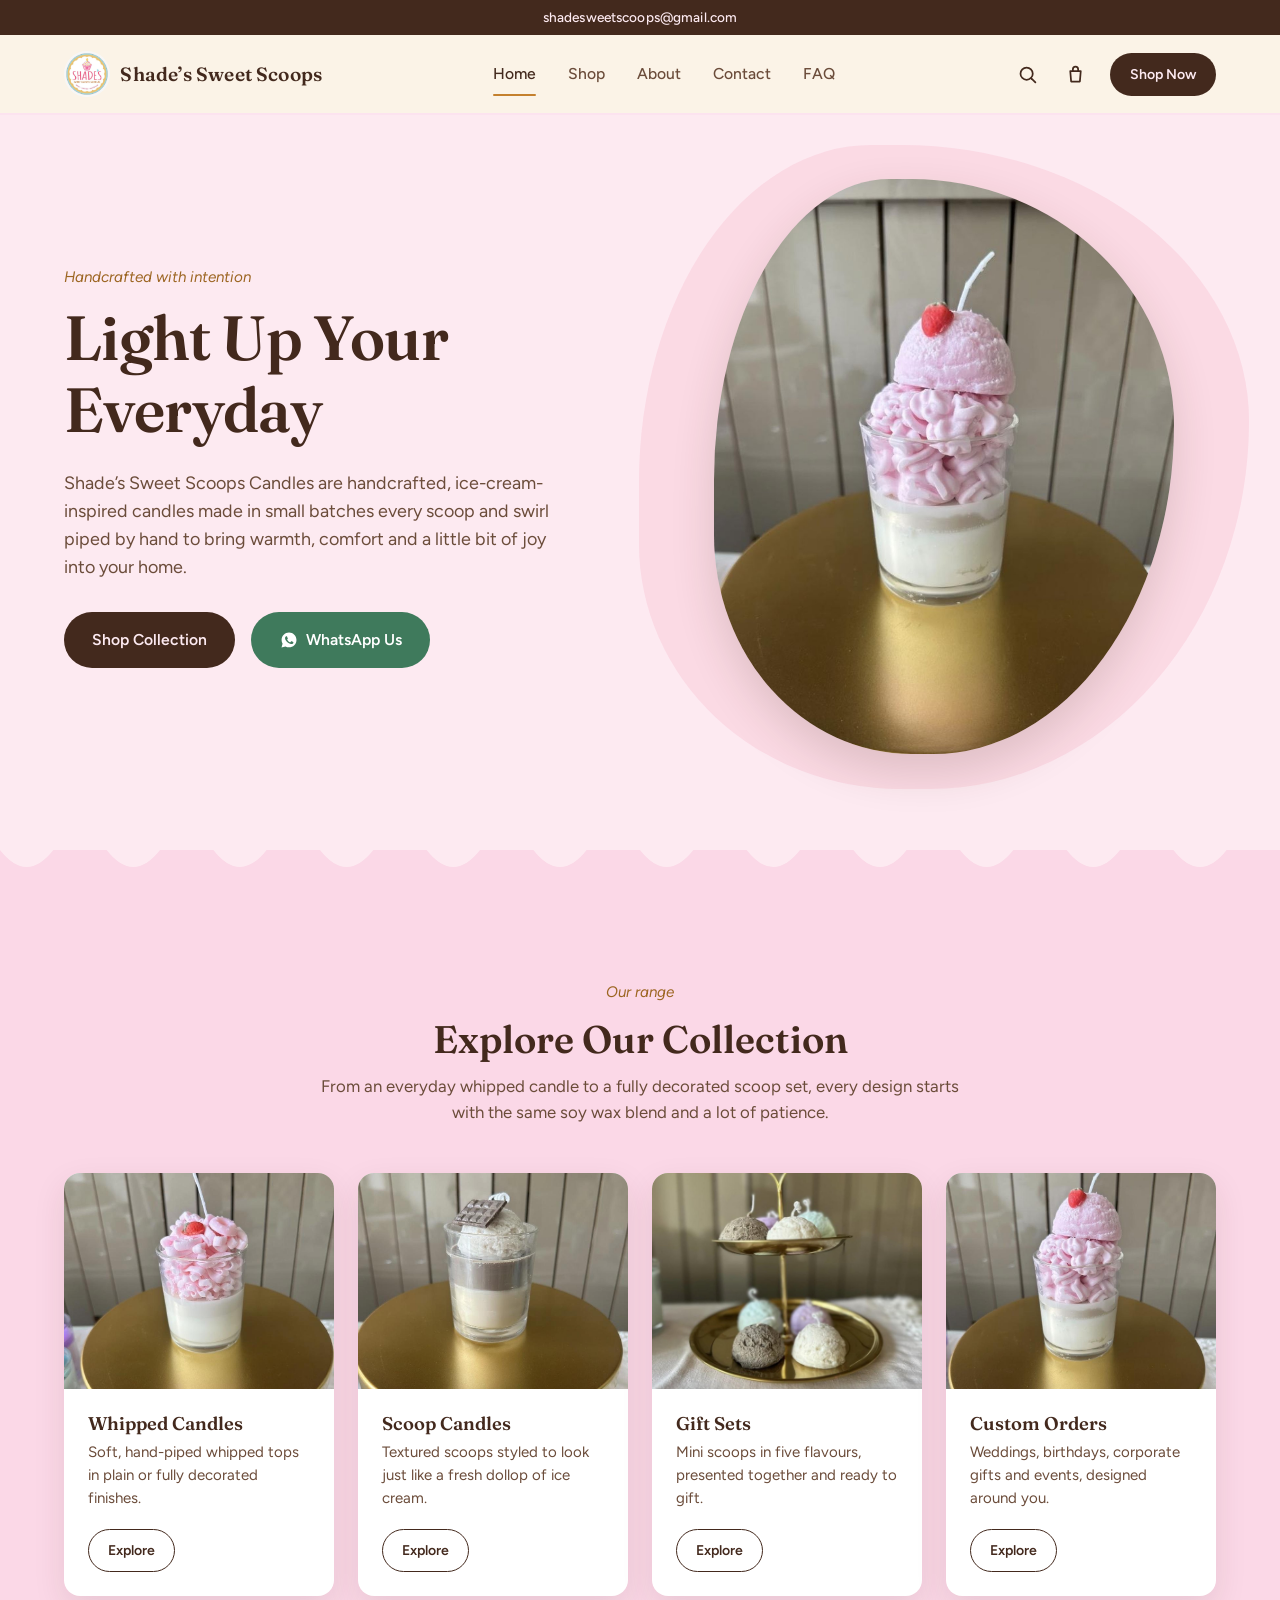
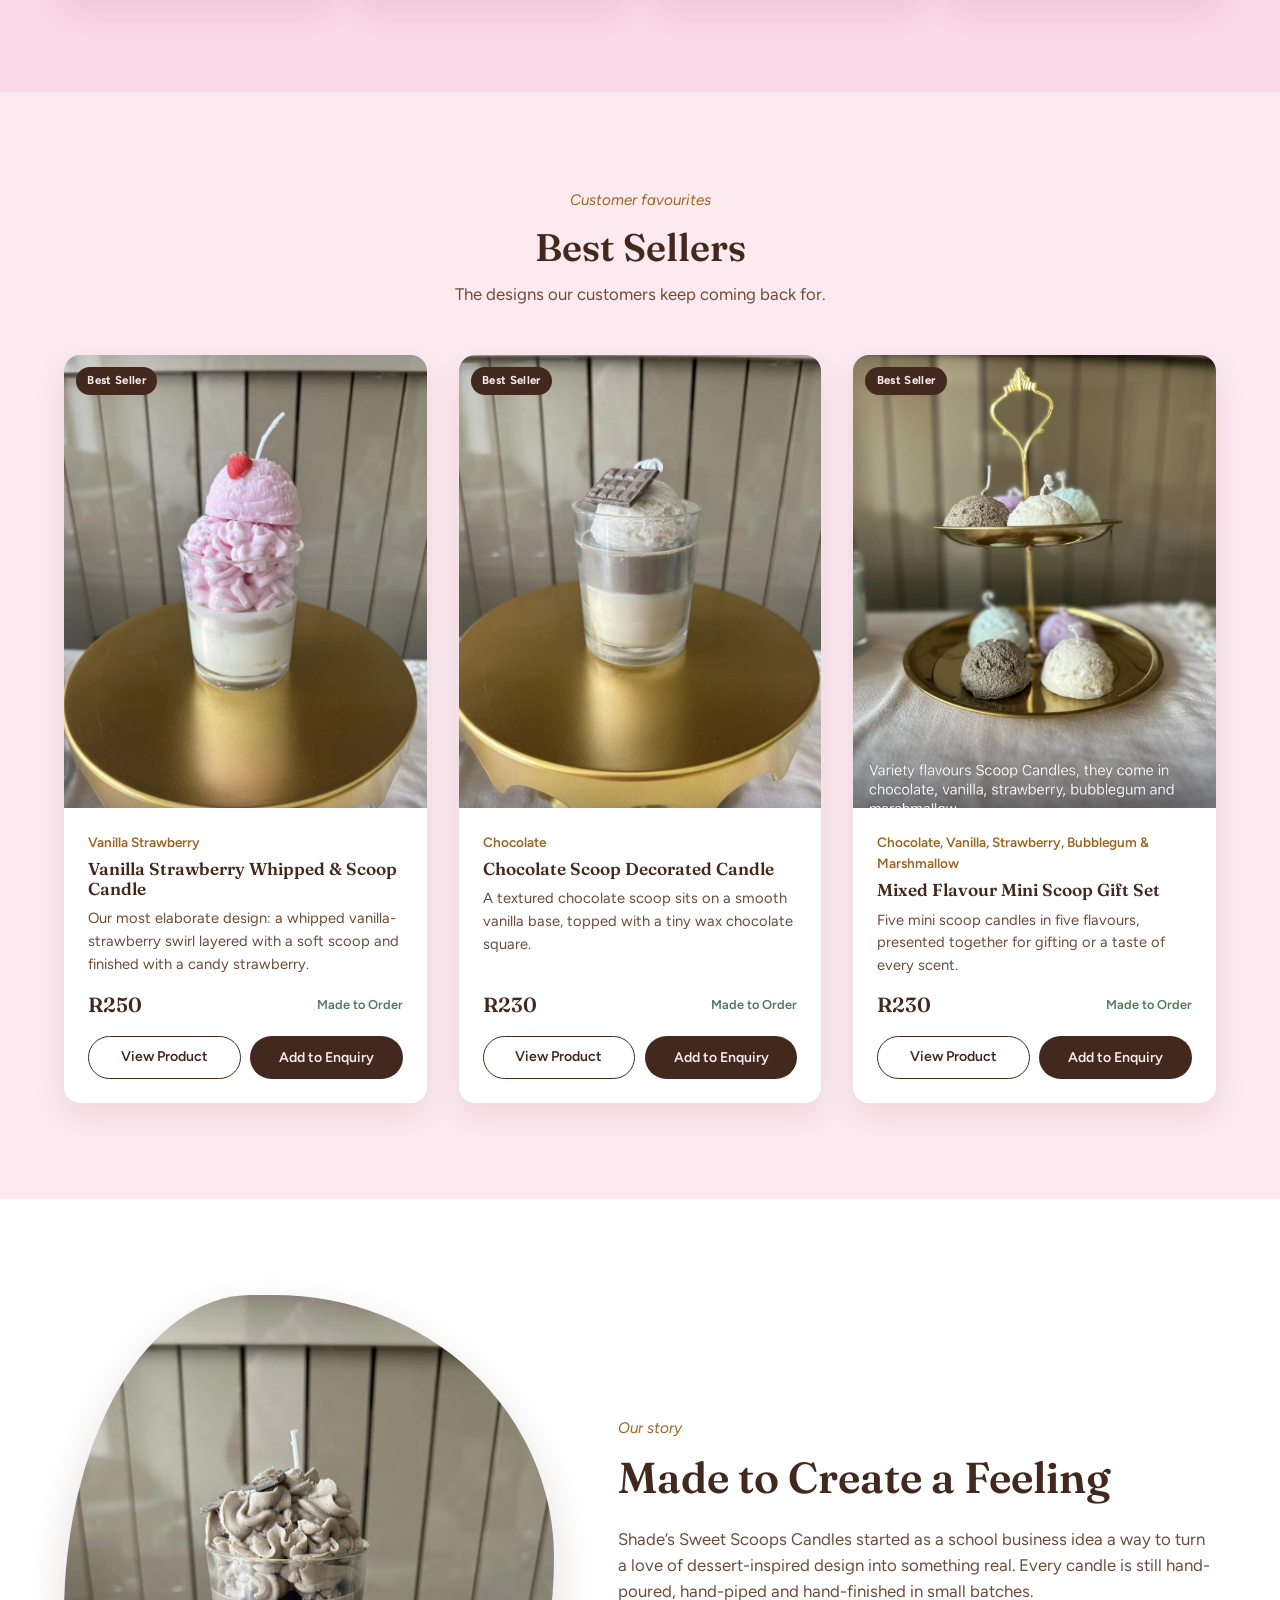
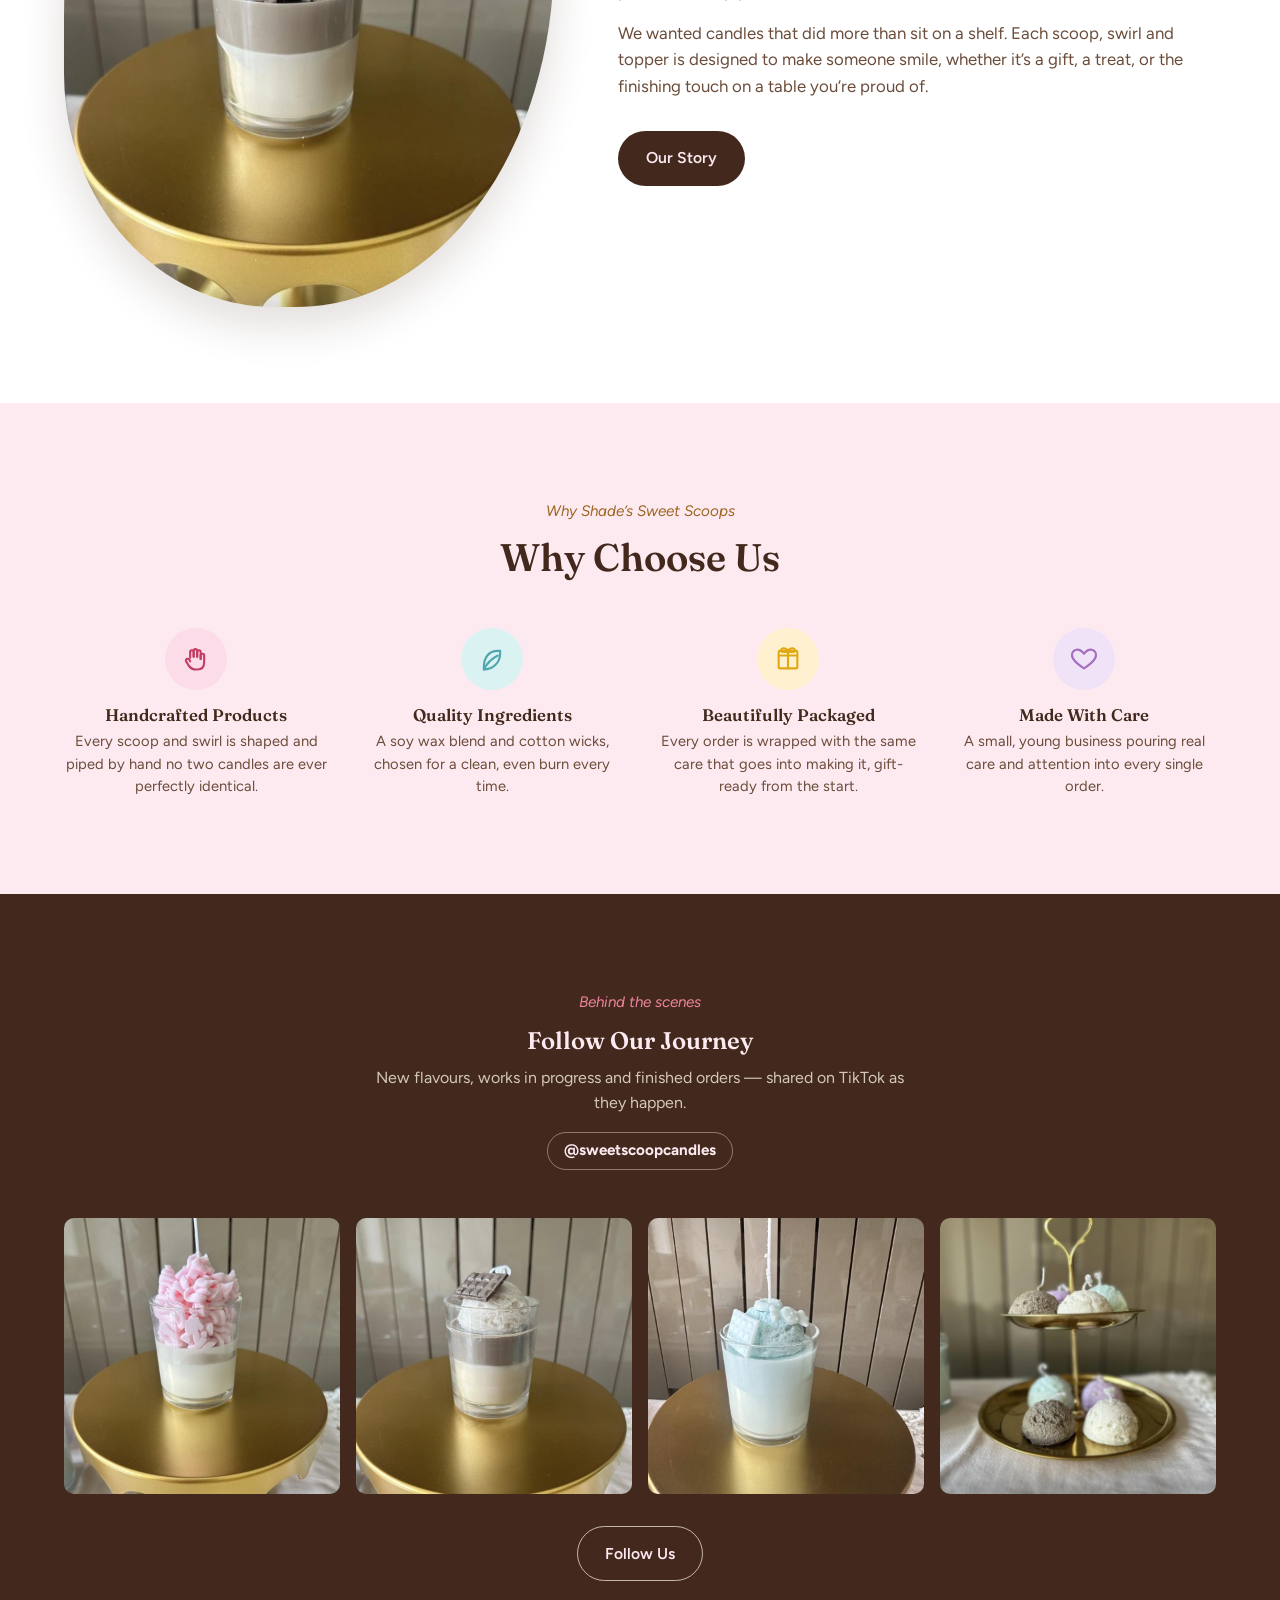
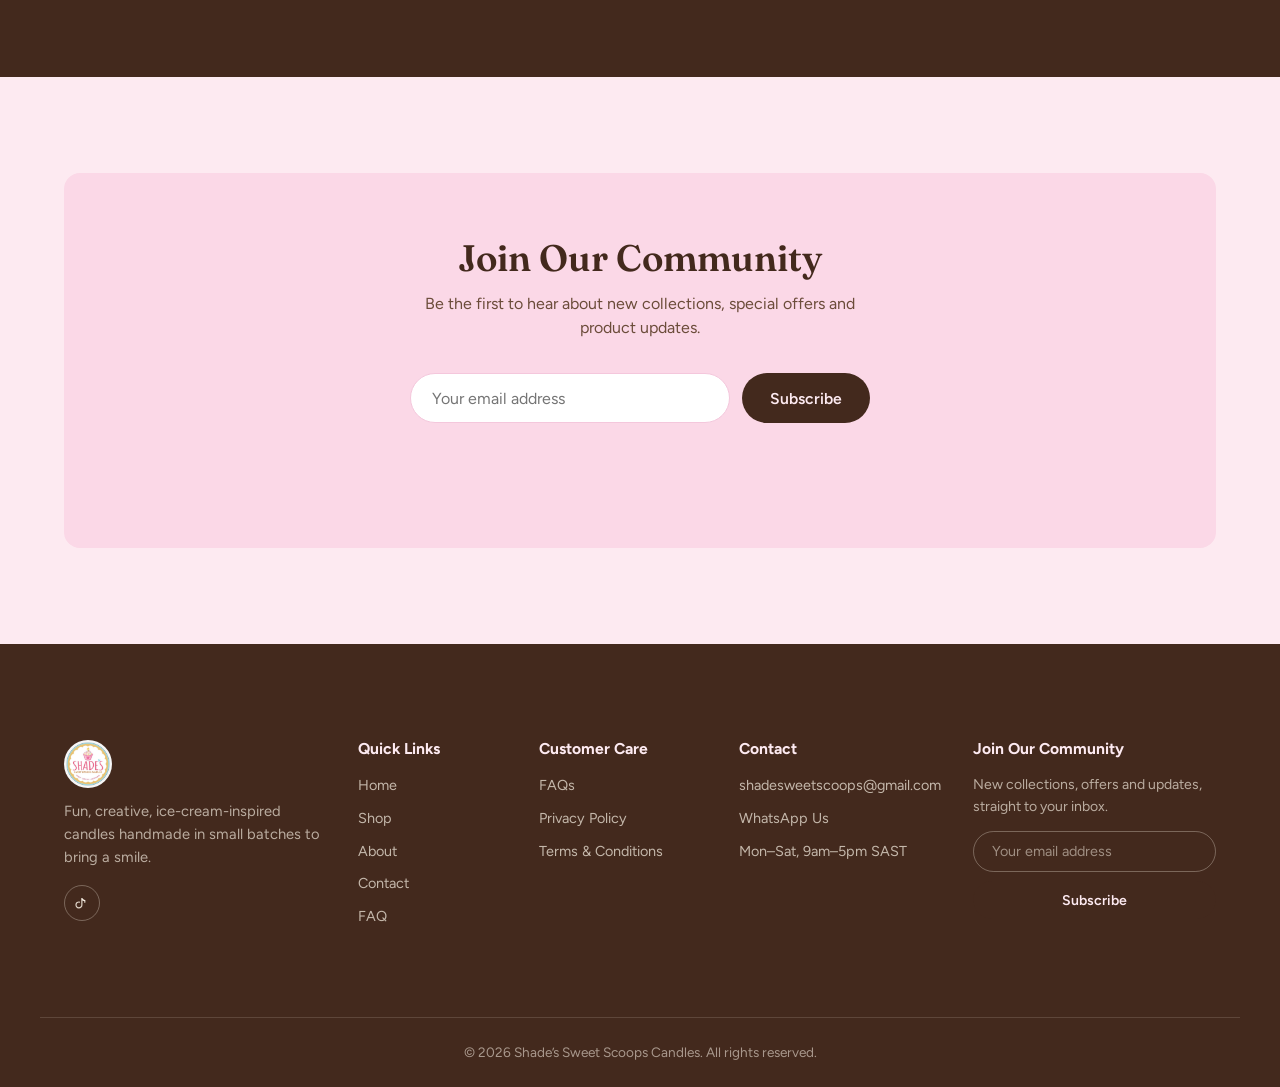
==== index.html @ bdb1676e "Add files via upload" ====
<!DOCTYPE html>
<html lang="en">
<head>
<meta charset="UTF-8">
<meta name="viewport" content="width=device-width, initial-scale=1.0">
<title>Shade's Sweet Scoops Candles — Handcrafted Ice-Cream Inspired Candles</title>
<meta name="description" content="Handcrafted, ice-cream-inspired scoop and whipped candles made in small batches. Browse the collection and order via WhatsApp or email — no online payment needed.">
<link rel="canonical" href="https://sweetscoopcandles.co.za/" id="canonicalLink">
<meta property="og:type" content="website">
<meta property="og:site_name" content="Shade's Sweet Scoops Candles">
<meta property="og:title" content="Shade's Sweet Scoops Candles — Handcrafted Ice-Cream Inspired Candles" id="ogTitle">
<meta property="og:description" content="Handcrafted, ice-cream-inspired scoop and whipped candles made in small batches. Browse the collection and order via WhatsApp or email — no online payment needed." id="ogDescription">
<meta property="og:image" content="https://sweetscoopcandles.co.za/images/lifestyle/hero-whipped-scoop.jpg" id="ogImage">
<meta property="og:url" content="https://sweetscoopcandles.co.za/" id="ogUrl">
<meta property="og:locale" content="en_ZA">
<meta name="twitter:card" content="summary_large_image">
<meta name="twitter:title" content="Shade's Sweet Scoops Candles — Handcrafted Ice-Cream Inspired Candles" id="twitterTitle">
<meta name="twitter:description" content="Handcrafted, ice-cream-inspired scoop and whipped candles made in small batches. Browse the collection and order via WhatsApp or email — no online payment needed." id="twitterDescription">
<meta name="twitter:image" content="https://sweetscoopcandles.co.za/images/lifestyle/hero-whipped-scoop.jpg" id="twitterImage">
<link rel="icon" href="images/logo.jpg">
<link rel="stylesheet" href="css/style.css">
<script type="application/ld+json">
{
  "@context": "https://schema.org",
  "@type": "LocalBusiness",
  "@id": "https://sweetscoopcandles.co.za/#business",
  "name": "Shade's Sweet Scoops Candles",
  "description": "Handcrafted, ice-cream-inspired scoop and whipped candles made in small batches in South Africa.",
  "url": "https://sweetscoopcandles.co.za/",
  "email": "shadesweetscoops@gmail.com",
  "image": "https://sweetscoopcandles.co.za/images/logo.jpg",
  "logo": "https://sweetscoopcandles.co.za/images/logo.jpg",
  "priceRange": "R50 - R250",
  "areaServed": "ZA",
  "sameAs": ["https://www.tiktok.com/@sweetscoopcandles"]
}
</script>
</head>
<body data-page="home">
<a href="#main" class="skip-link">Skip to content</a>

<header class="site-header">
  <div class="header-topbar">
    <div class="container header-topbar-inner">
      <a href="mailto:shadesweetscoops@gmail.com" data-email-link class="header-email">
        <svg viewBox="0 0 24 24" fill="none" stroke="currentColor" stroke-width="1.8" stroke-linecap="round" stroke-linejoin="round"><rect x="3" y="5" width="18" height="14" rx="2"/><path d="m3 7 9 6 9-6"/></svg>
        shadesweetscoops@gmail.com
      </a>
    </div>
  </div>
  <div class="container header-inner">
    <a href="index.html" class="brand">
      <img src="images/logo.jpg" alt="Shade's Sweet Scoops Candles logo" class="brand-logo" width="46" height="46">
      <span class="brand-name">Shade&rsquo;s Sweet Scoops</span>
    </a>
    <nav class="main-nav" aria-label="Primary">
      <a href="index.html" class="nav-link" data-nav="home">Home</a>
      <a href="shop.html" class="nav-link" data-nav="shop">Shop</a>
      <a href="about.html" class="nav-link" data-nav="about">About</a>
      <a href="contact.html" class="nav-link" data-nav="contact">Contact</a>
      <a href="faq.html" class="nav-link" data-nav="faq">FAQ</a>
    </nav>
    <div class="header-actions">
      <button class="icon-btn" id="searchToggle" aria-label="Search products" aria-expanded="false">
        <svg viewBox="0 0 24 24" fill="none" stroke="currentColor" stroke-width="2" stroke-linecap="round"><circle cx="11" cy="11" r="7"/><line x1="21" y1="21" x2="16.65" y2="16.65"/></svg>
      </button>
      <a href="enquiry.html" class="icon-btn" aria-label="Enquiry Bag">
        <svg viewBox="0 0 24 24" fill="none" stroke="currentColor" stroke-width="2" stroke-linecap="round" stroke-linejoin="round"><path d="M6 8h12l-1 12H7L6 8Z"/><path d="M9 8V6a3 3 0 0 1 6 0v2"/></svg>
        <span class="badge-count" data-bag-count style="display:none;">0</span>
      </a>
      <a href="shop.html" class="btn btn-primary btn-sm shop-now-btn">Shop Now</a>
      <button class="hamburger" id="hamburgerBtn" aria-label="Open menu" aria-expanded="false">
        <span></span><span></span><span></span>
      </button>
    </div>
  </div>
  <div class="search-panel" id="searchPanel">
    <div class="container search-panel-inner">
      <input type="search" id="headerSearchInput" placeholder="Search candles, flavours, gift sets…" aria-label="Search products">
      <button class="btn btn-primary btn-sm" id="headerSearchBtn">Search</button>
      <button class="icon-btn" id="searchClose" aria-label="Close search">
        <svg viewBox="0 0 24 24" fill="none" stroke="currentColor" stroke-width="2" stroke-linecap="round"><line x1="18" y1="6" x2="6" y2="18"/><line x1="6" y1="6" x2="18" y2="18"/></svg>
      </button>
    </div>
  </div>
  <nav class="mobile-nav" id="mobileNav" aria-label="Mobile">
    <a href="index.html" class="mobile-nav-link" data-nav="home">Home</a>
    <a href="shop.html" class="mobile-nav-link" data-nav="shop">Shop</a>
    <a href="about.html" class="mobile-nav-link" data-nav="about">About</a>
    <a href="contact.html" class="mobile-nav-link" data-nav="contact">Contact</a>
    <a href="faq.html" class="mobile-nav-link" data-nav="faq">FAQ</a>
    <a href="enquiry.html" class="mobile-nav-link" data-nav="enquiry">Enquiry Bag (<span data-bag-count>0</span>)</a>
    <a href="shop.html" class="btn btn-primary btn-block">Shop Now</a>
  </nav>
</header>

<main id="main">

  <section class="hero">
    <div class="container hero-inner">
      <div class="hero-copy">
        <span class="eyebrow">Handcrafted with intention</span>
        <h1>Light Up Your Everyday</h1>
        <p>Shade&rsquo;s Sweet Scoops Candles are handcrafted, ice-cream-inspired candles made in small batches every scoop and swirl piped by hand to bring warmth, comfort and a little bit of joy into your home.</p>
        <div class="hero-actions">
          <a href="shop.html" class="btn btn-primary">Shop Collection</a>
          <a href="#" class="btn btn-whatsapp" data-whatsapp-link data-whatsapp-message="Hi! I'd love to find out more about your candles.">
            <svg width="18" height="18" viewBox="0 0 24 24" fill="currentColor"><path d="M12.04 2C6.58 2 2.13 6.45 2.13 11.91c0 1.75.46 3.45 1.32 4.95L2 22l5.29-1.39a9.9 9.9 0 0 0 4.75 1.21h.01c5.46 0 9.91-4.45 9.91-9.91C21.96 6.45 17.5 2 12.04 2Zm5.8 14.02c-.24.68-1.4 1.31-1.93 1.36-.5.05-.98.23-3.29-.7-2.79-1.13-4.58-3.94-4.72-4.13-.14-.19-1.13-1.5-1.13-2.86 0-1.36.71-2.03.97-2.3.24-.26.53-.32.7-.32h.5c.16 0 .38-.03.58.44.24.57.8 1.96.87 2.1.07.15.11.32.02.51-.09.19-.14.31-.28.47-.14.16-.29.36-.42.48-.14.14-.28.29-.12.57.16.28.71 1.17 1.53 1.9 1.05.94 1.94 1.23 2.22 1.37.28.14.44.12.61-.07.16-.19.68-.79.87-1.06.19-.27.37-.22.62-.13.26.09 1.63.77 1.91.91.28.14.47.21.54.33.07.12.07.68-.17 1.36Z"/></svg>
            WhatsApp Us
          </a>
        </div>
      </div>
      <div class="hero-media">
        <img src="images/lifestyle/hero-whipped-scoop.jpg" alt="Vanilla strawberry whipped and scoop candle, styled on a gold stand" width="700" height="848">
      </div>
    </div>
  </section>

  <svg class="scallop-divider" viewBox="0 0 400 20" preserveAspectRatio="none" aria-hidden="true">
    <path d="M0 0 Q 8.33 20 16.67 0 T 33.33 0 T 50 0 T 66.67 0 T 83.33 0 T 100 0 T 116.67 0 T 133.33 0 T 150 0 T 166.67 0 T 183.33 0 T 200 0 T 216.67 0 T 233.33 0 T 250 0 T 266.67 0 T 283.33 0 T 300 0 T 316.67 0 T 333.33 0 T 350 0 T 366.67 0 T 383.33 0 T 400 0 V20 H0 Z" fill="var(--cream-deep)"/>
  </svg>

  <section class="section-alt" style="background:var(--cream-deep);">
    <div class="container">
      <div class="section-head centered">
        <span class="eyebrow">Our range</span>
        <h2>Explore Our Collection</h2>
        <p>From an everyday whipped candle to a fully decorated scoop set, every design starts with the same soy wax blend and a lot of patience.</p>
      </div>
      <div class="collection-grid">
        <article class="collection-card">
          <div class="collection-card-media"><img src="images/products/whipped-decorated-vanilla-strawberry.jpg" alt="Whipped candle with strawberry topping" loading="lazy" width="500" height="400"></div>
          <div class="collection-card-body">
            <h3>Whipped Candles</h3>
            <p>Soft, hand-piped whipped tops in plain or fully decorated finishes.</p>
            <a href="shop.html#category=whipped" class="btn btn-secondary btn-sm">Explore</a>
          </div>
        </article>
        <article class="collection-card">
          <div class="collection-card-media"><img src="images/products/scoop-decorated-chocolate.jpg" alt="Chocolate scoop candle in a glass tumbler" loading="lazy" width="500" height="400"></div>
          <div class="collection-card-body">
            <h3>Scoop Candles</h3>
            <p>Textured scoops styled to look just like a fresh dollop of ice cream.</p>
            <a href="shop.html#category=scoop" class="btn btn-secondary btn-sm">Explore</a>
          </div>
        </article>
        <article class="collection-card">
          <div class="collection-card-media"><img src="images/lifestyle/variety-stand.jpg" alt="Mixed flavour mini scoop candles on a tiered stand" loading="lazy" width="500" height="400"></div>
          <div class="collection-card-body">
            <h3>Gift Sets</h3>
            <p>Mini scoops in five flavours, presented together and ready to gift.</p>
            <a href="shop.html#category=giftset" class="btn btn-secondary btn-sm">Explore</a>
          </div>
        </article>
        <article class="collection-card">
          <div class="collection-card-media"><img src="images/products/whipped-scoop-vanilla-strawberry.jpg" alt="Custom decorated candle example" loading="lazy" width="500" height="400"></div>
          <div class="collection-card-body">
            <h3>Custom Orders</h3>
            <p>Weddings, birthdays, corporate gifts and events, designed around you.</p>
            <a href="contact.html#custom" class="btn btn-secondary btn-sm">Explore</a>
          </div>
        </article>
      </div>
    </div>
  </section>

  <section>
    <div class="container">
      <div class="section-head centered">
        <span class="eyebrow">Customer favourites</span>
        <h2>Best Sellers</h2>
        <p>The designs our customers keep coming back for.</p>
      </div>
      <div class="product-grid" id="bestSellersGrid">
        <!-- Rendered by js/main.js — renderBestSellers() -->
      </div>
    </div>
  </section>

  <section class="section-alt">
    <div class="container editorial">
      <div class="editorial-media">
        <img src="images/lifestyle/brand-story.jpg" alt="Chocolate whipped decorated candle on a gold stand" width="600" height="727">
      </div>
      <div class="editorial-copy">
        <span class="eyebrow">Our story</span>
        <h2>Made to Create a Feeling</h2>
        <p>Shade&rsquo;s Sweet Scoops Candles started as a school business idea a way to turn a love of dessert-inspired design into something real. Every candle is still hand-poured, hand-piped and hand-finished in small batches.</p>
        <p>We wanted candles that did more than sit on a shelf. Each scoop, swirl and topper is designed to make someone smile, whether it&rsquo;s a gift, a treat, or the finishing touch on a table you&rsquo;re proud of.</p>
        <a href="about.html" class="btn btn-primary">Our Story</a>
      </div>
    </div>
  </section>

  <section>
    <div class="container">
      <div class="section-head centered">
        <span class="eyebrow">Why Shade&rsquo;s Sweet Scoops</span>
        <h2>Why Choose Us</h2>
      </div>
      <div class="benefits-grid">
        <div class="benefit">
          <div class="benefit-icon"><svg viewBox="0 0 24 24" fill="none" stroke="currentColor" stroke-width="1.8" stroke-linecap="round" stroke-linejoin="round"><path d="M7 11V6a1.5 1.5 0 0 1 3 0v4"/><path d="M10 10V5a1.5 1.5 0 0 1 3 0v5"/><path d="M13 10V6a1.5 1.5 0 0 1 3 0v6"/><path d="M16 12V9a1.5 1.5 0 0 1 3 0v6c0 3.5-2 6-6 6h-1c-3 0-4.5-1-6-3l-2.5-4c-.5-.9 0-2 1-2.2.7-.1 1.3.2 1.7.8L7 14"/></svg></div>
          <h3>Handcrafted Products</h3>
          <p>Every scoop and swirl is shaped and piped by hand no two candles are ever perfectly identical.</p>
        </div>
        <div class="benefit">
          <div class="benefit-icon"><svg viewBox="0 0 24 24" fill="none" stroke="currentColor" stroke-width="1.8" stroke-linecap="round" stroke-linejoin="round"><path d="M5 21c8 0 14-6 14-14V5h-2C9 5 5 11 5 19v2Z"/><path d="M5 21c3-6 6-9 12-12"/></svg></div>
          <h3>Quality Ingredients</h3>
          <p>A soy wax blend and cotton wicks, chosen for a clean, even burn every time.</p>
        </div>
        <div class="benefit">
          <div class="benefit-icon"><svg viewBox="0 0 24 24" fill="none" stroke="currentColor" stroke-width="1.8" stroke-linecap="round" stroke-linejoin="round"><rect x="4" y="9" width="16" height="11" rx="1"/><path d="M4 9V6a1 1 0 0 1 1-1h14a1 1 0 0 1 1 1v3"/><path d="M12 5v15"/><path d="M12 5c-1.2-2-4-3-5.5-1.6C5.1 4.5 6 6 8 6h4Z"/><path d="M12 5c1.2-2 4-3 5.5-1.6C18.9 4.5 18 6 16 6h-4Z"/></svg></div>
          <h3>Beautifully Packaged</h3>
          <p>Every order is wrapped with the same care that goes into making it, gift-ready from the start.</p>
        </div>
        <div class="benefit">
          <div class="benefit-icon"><svg viewBox="0 0 24 24" fill="none" stroke="currentColor" stroke-width="1.8" stroke-linecap="round" stroke-linejoin="round"><path d="M12 20s-7-4.35-9.5-8.5C.7 8.2 2 4.8 5.3 4.1 7.6 3.6 10 5 12 7.5 14 5 16.4 3.6 18.7 4.1 22 4.8 23.3 8.2 21.5 11.5 19 15.65 12 20 12 20Z"/></svg></div>
          <h3>Made With Care</h3>
          <p>A small, young business pouring real care and attention into every single order.</p>
        </div>
      </div>
    </div>
  </section>

  <section class="social-section">
    <div class="container">
      <div class="social-head">
        <span class="eyebrow">Behind the scenes</span>
        <h2>Follow Our Journey</h2>
        <p>New flavours, works in progress and finished orders — shared on TikTok as they happen.</p>
        <span class="social-handle" data-tiktok-handle>@sweetscoopcandles</span>
      </div>
      <div class="social-gallery">
        <img src="images/products/whipped-vanilla-strawberry.jpg" alt="Vanilla strawberry whipped candle" loading="lazy" width="400" height="400">
        <img src="images/products/scoop-decorated-chocolate.jpg" alt="Chocolate scoop decorated candle" loading="lazy" width="400" height="400">
        <img src="images/products/scoop-decorated-bubblegum.jpg" alt="Bubblegum scoop decorated candle" loading="lazy" width="400" height="400">
        <img src="images/lifestyle/variety-stand.jpg" alt="Variety of mini scoop candles on a stand" loading="lazy" width="400" height="400">
      </div>
      <a href="#" class="btn btn-outline-light" data-tiktok-link>Follow Us</a>
    </div>
  </section>

  <section>
    <div class="container">
      <div class="newsletter">
        <h2>Join Our Community</h2>
        <p>Be the first to hear about new collections, special offers and product updates.</p>
        <form class="newsletter-form" id="homeNewsletterForm" novalidate>
          <input type="email" placeholder="Your email address" aria-label="Email address" required>
          <button type="submit" class="btn btn-primary">Subscribe</button>
        </form>
        <p class="form-msg" id="homeNewsletterMsg"></p>
      </div>
    </div>
  </section>

</main>

<footer class="site-footer">
  <div class="container footer-grid">
    <div class="footer-brand">
      <img src="images/logo.jpg" alt="Shade's Sweet Scoops Candles logo" class="footer-logo" width="48" height="48">
      <p>Fun, creative, ice-cream-inspired candles handmade in small batches to bring a smile.</p>
      <div class="social-links">
        <a href="#" aria-label="TikTok" data-tiktok-link>
          <svg viewBox="0 0 24 24" fill="none" stroke="currentColor" stroke-width="1.8" stroke-linecap="round" stroke-linejoin="round"><path d="M16 8.3c-1.9-.1-3.4-1.1-4.2-2.7v9.3a4.4 4.4 0 1 1-3.7-4.35"/><path d="M12 5.6c.7 1.6 2.3 2.7 4.2 2.7v2.4"/></svg>
        </a>
      </div>
    </div>
    <div class="footer-col">
      <h3>Quick Links</h3>
      <a href="index.html">Home</a>
      <a href="shop.html">Shop</a>
      <a href="about.html">About</a>
      <a href="contact.html">Contact</a>
      <a href="faq.html">FAQ</a>
    </div>
    <div class="footer-col">
      <h3>Customer Care</h3>
      <a href="faq.html">FAQs</a>
      <a href="privacy.html">Privacy Policy</a>
      <a href="terms.html">Terms &amp; Conditions</a>
    </div>
    <div class="footer-col">
      <h3>Contact</h3>
      <a href="mailto:shadesweetscoops@gmail.com" data-email-link>shadesweetscoops@gmail.com</a>
      <a href="#" data-whatsapp-link data-whatsapp-message="Hi! I'd like to get in touch.">WhatsApp Us</a>
      <span>Mon&ndash;Sat, 9am&ndash;5pm SAST</span>
    </div>
    <div class="footer-col footer-newsletter">
      <h3>Join Our Community</h3>
      <p style="font-size:0.88rem;color:rgba(251,243,231,0.65);margin-bottom:0.8rem;">New collections, offers and updates, straight to your inbox.</p>
      <form class="footer-newsletter-form" id="footerNewsletterForm" novalidate>
        <input type="email" placeholder="Your email address" aria-label="Email address" required>
        <button type="submit" class="btn btn-primary btn-sm">Subscribe</button>
      </form>
      <p class="form-msg" id="footerNewsletterMsg"></p>
    </div>
  </div>
  <div class="footer-bottom container">
    <p>&copy; <span id="footerYear">2026</span> Shade&rsquo;s Sweet Scoops Candles. All rights reserved.</p>
  </div>
</footer>

<script src="js/products.js"></script>
<script src="js/main.js"></script>
<script>
  wireNewsletterForm(document.getElementById("homeNewsletterForm"), document.getElementById("homeNewsletterMsg"));
</script>
</body>
</html>
---- css/style.css ----
/* =================================================================
   Shade's Sweet Scoops Candles — Stylesheet
   Type: Fraunces (display/headings) + Figtree (body/UI)
   ================================================================= */

@import url('https://fonts.googleapis.com/css2?family=Fraunces:opsz,wght@9..144,400;9..144,500;9..144,600;9..144,700&family=Figtree:wght@400;500;600;700&display=swap');

:root{
  /* ---- Color tokens ---- */
  --cream:        #FDEAF1;
  --cream-deep:   #FBD8E7;
  --paper:        #FFFFFF;
  --choc:         #43291D;
  --choc-soft:    #6B4C3A;
  --caramel:      #C4802E;
  --caramel-dark: #9C6521;
  --strawberry:   #EF84A0;
  --strawberry-dark: #C23D63;
  --bubblegum:    #7FCBD3;
  --bubblegum-dark: #4FA6AF;
  --sunshine:     #FFCE54;
  --sunshine-dark: #E0A912;
  --grape:        #C9A0DC;
  --grape-dark:   #A46FC0;
  --line:         #F4C7DC;
  --line-soft:    #FCE3EF;
  --error:        #B3423A;
  --success:      #4C7A5A;

  /* ---- Type ---- */
  --font-display: 'Fraunces', Georgia, serif;
  --font-body: 'Figtree', -apple-system, BlinkMacSystemFont, 'Segoe UI', sans-serif;

  /* ---- Spacing scale (8px base) ---- */
  --sp-1: 0.5rem;
  --sp-2: 0.75rem;
  --sp-3: 1rem;
  --sp-4: 1.5rem;
  --sp-5: 2rem;
  --sp-6: 3rem;
  --sp-7: 4rem;
  --sp-8: 6rem;
  --sp-9: 8rem;

  --radius-scoop: 40% 60% 55% 45% / 55% 45% 60% 40%;
  --radius-sm: 10px;
  --radius-md: 16px;
  --shadow-soft: 0 12px 32px rgba(67, 41, 29, 0.10);
  --shadow-lift: 0 18px 44px rgba(67, 41, 29, 0.16);
  --container-w: 1200px;
}

/* ---- Reset ---- */
*, *::before, *::after{ box-sizing: border-box; }
html{ scroll-behavior: smooth; }
body{
  margin: 0;
  font-family: var(--font-body);
  color: var(--choc);
  background: var(--cream);
  -webkit-font-smoothing: antialiased;
  line-height: 1.55;
}
img{ max-width: 100%; display: block; }
a{ color: inherit; text-decoration: none; }
button{ font-family: inherit; cursor: pointer; }
input, select, textarea{ font-family: inherit; font-size: 1rem; }
ul{ list-style: none; margin: 0; padding: 0; }
h1,h2,h3,h4{ font-family: var(--font-display); font-weight: 600; line-height: 1.15; margin: 0; color: var(--choc); }
p{ margin: 0; }
:focus-visible{ outline: 2px solid var(--caramel-dark); outline-offset: 3px; }
@media (prefers-reduced-motion: reduce){
  html{ scroll-behavior: auto; }
  *{ animation-duration: 0.01ms !important; transition-duration: 0.01ms !important; }
}

.container{ max-width: var(--container-w); margin: 0 auto; padding: 0 var(--sp-4); }
@media (max-width: 640px){ .container{ padding: 0 var(--sp-3); } }

section{ padding: var(--sp-8) 0; }
@media (max-width: 780px){ section{ padding: var(--sp-6) 0; } }

.section-alt{ background: var(--paper); }

.eyebrow{
  display: inline-block;
  font-family: var(--font-body);
  font-size: 0.95rem;
  color: var(--caramel-dark);
  font-style: italic;
  margin-bottom: var(--sp-2);
}
.section-head{
  max-width: 640px;
  margin: 0 0 var(--sp-6);
}
.section-head h2{ font-size: clamp(1.8rem, 3vw, 2.5rem); }
.section-head p{ margin-top: var(--sp-2); color: var(--choc-soft); font-size: 1.05rem; }
.section-head.centered{ margin-left: auto; margin-right: auto; text-align: center; }

/* ---- Buttons ---- */
.btn{
  display: inline-flex;
  align-items: center;
  justify-content: center;
  gap: 0.5rem;
  padding: 0.9rem 1.7rem;
  border-radius: 999px;
  font-size: 0.98rem;
  font-weight: 600;
  border: 1.5px solid transparent;
  transition: transform 0.15s ease, background 0.15s ease, border-color 0.15s ease, color 0.15s ease;
  white-space: nowrap;
}
.btn:hover{ transform: translateY(-2px); }
.btn:active{ transform: translateY(0); }
.btn-primary{ background: var(--choc); color: var(--cream); }
.btn-primary:hover{ background: var(--caramel-dark); }
.btn-secondary{ background: transparent; color: var(--choc); border-color: var(--choc); }
.btn-secondary:hover{ background: var(--choc); color: var(--cream); }
.btn-whatsapp{ background: #3F7A5C; color: #fff; }
.btn-whatsapp:hover{ background: #33654B; }
.btn-outline-light{ background: transparent; color: var(--cream); border-color: rgba(251,243,231,0.7); }
.btn-outline-light:hover{ background: var(--cream); color: var(--choc); }
.btn-block{ width: 100%; }
.btn-sm{ padding: 0.6rem 1.2rem; font-size: 0.88rem; }
.btn:disabled{ opacity: 0.5; cursor: not-allowed; transform: none; }

/* ---- Icon buttons ---- */
.icon-btn{
  display: inline-flex;
  align-items: center;
  justify-content: center;
  width: 42px;
  height: 42px;
  border-radius: 50%;
  background: transparent;
  border: none;
  color: var(--choc);
  position: relative;
  transition: background 0.15s ease;
}
.icon-btn:hover{ background: var(--cream-deep); }
.icon-btn svg{ width: 21px; height: 21px; }

.badge-count{
  position: absolute;
  top: 2px;
  right: 2px;
  min-width: 18px;
  height: 18px;
  padding: 0 4px;
  border-radius: 999px;
  background: var(--caramel);
  color: #fff;
  font-size: 0.65rem;
  font-weight: 700;
  display: flex;
  align-items: center;
  justify-content: center;
  font-family: var(--font-body);
}

/* =================================================================
   HEADER
   ================================================================= */
.site-header{
  position: sticky;
  top: 0;
  z-index: 100;
  background: rgba(251,243,231,0.92);
  backdrop-filter: blur(10px);
  border-bottom: 1px solid var(--line-soft);
}
.header-topbar{
  background: var(--choc);
  color: var(--cream);
}
.header-topbar-inner{
  display: flex;
  align-items: center;
  justify-content: center;
  padding: 0.45rem var(--sp-4);
}
.header-email{
  display: inline-flex;
  align-items: center;
  gap: 0.4rem;
  color: var(--cream);
  font-size: 0.85rem;
  font-weight: 500;
  letter-spacing: 0.01em;
}
.header-email:hover{ color: var(--strawberry); }
.header-email svg{ width: 15px; height: 15px; flex-shrink: 0; }
@media (max-width: 480px){
  .header-topbar-inner{ padding: 0.35rem var(--sp-3); }
  .header-email{ font-size: 0.76rem; gap: 0.3rem; }
  .header-email svg{ width: 13px; height: 13px; }
}
.header-inner{
  display: flex;
  align-items: center;
  justify-content: space-between;
  gap: var(--sp-4);
  height: 78px;
}
.brand{ display: flex; align-items: center; gap: 0.65rem; min-width: 0; flex-shrink: 1; }
.brand-logo{ width: 46px; height: 46px; border-radius: 50%; object-fit: cover; flex-shrink: 0; }
.brand-name{
  font-family: var(--font-display);
  font-size: 1.2rem;
  font-weight: 600;
  letter-spacing: 0.01em;
  white-space: nowrap;
  overflow: hidden;
  text-overflow: ellipsis;
  min-width: 0;
}
.main-nav{ display: flex; align-items: center; gap: var(--sp-5); }
.nav-link{
  font-size: 0.98rem;
  font-weight: 500;
  color: var(--choc-soft);
  position: relative;
  padding: 6px 0;
}
.nav-link:hover{ color: var(--choc); }
.nav-link.active{ color: var(--choc); }
.nav-link.active::after{
  content: "";
  position: absolute;
  left: 0; right: 0; bottom: -3px;
  height: 2px;
  background: var(--caramel);
  border-radius: 2px;
}
.header-actions{ display: flex; align-items: center; gap: 0.4rem; flex-shrink: 0; }
.shop-now-btn{ margin-left: 0.4rem; }
.hamburger{
  display: none;
  flex-direction: column;
  justify-content: center;
  gap: 5px;
  width: 42px;
  height: 42px;
  background: transparent;
  border: none;
  border-radius: 50%;
}
.hamburger:hover{ background: var(--cream-deep); }
.hamburger span{
  display: block;
  width: 20px;
  height: 2px;
  background: var(--choc);
  margin: 0 auto;
  transition: transform 0.2s ease, opacity 0.2s ease;
}
.hamburger.is-open span:nth-child(1){ transform: translateY(7px) rotate(45deg); }
.hamburger.is-open span:nth-child(2){ opacity: 0; }
.hamburger.is-open span:nth-child(3){ transform: translateY(-7px) rotate(-45deg); }

.search-panel{
  max-height: 0;
  overflow: hidden;
  background: var(--paper);
  border-bottom: 1px solid var(--line-soft);
  transition: max-height 0.25s ease;
}
.search-panel.is-open{ max-height: 100px; }
.search-panel-inner{
  display: flex;
  align-items: center;
  gap: var(--sp-2);
  padding: var(--sp-3) var(--sp-4);
}
.search-panel-inner input{
  flex: 1;
  border: 1.5px solid var(--line);
  border-radius: 999px;
  padding: 0.7rem 1.2rem;
  background: var(--cream);
}
.search-panel-inner input:focus{ border-color: var(--caramel); }

.mobile-nav{
  display: none;
  flex-direction: column;
  background: var(--paper);
  border-bottom: 1px solid var(--line-soft);
  padding: var(--sp-2) var(--sp-4) var(--sp-4);
}
.mobile-nav.is-open{ display: flex; }
.mobile-nav-link{
  padding: 0.85rem 0.2rem;
  border-bottom: 1px solid var(--line-soft);
  font-weight: 500;
  font-size: 1.02rem;
  color: var(--choc-soft);
}
.mobile-nav-link.active{ color: var(--caramel-dark); }
.mobile-nav .btn{ margin-top: var(--sp-3); }

@media (max-width: 900px){
  .main-nav{ display: none; }
  .shop-now-btn{ display: none; }
  .hamburger{ display: flex; }
}

@media (max-width: 480px){
  .header-inner{ height: 66px; }
  .brand-logo{ width: 36px; height: 36px; }
  .brand-name{ font-size: 1rem; }
  .header-actions{ gap: 0.1rem; }
  .icon-btn{ width: 38px; height: 38px; }
  .icon-btn svg{ width: 19px; height: 19px; }
  .hamburger{ width: 38px; height: 38px; }
}

/* =================================================================
   HERO
   ================================================================= */
.hero{
  padding: var(--sp-7) 0 var(--sp-8);
  overflow: hidden;
}
.hero-inner{
  display: grid;
  grid-template-columns: 1fr 1fr;
  align-items: center;
  gap: var(--sp-7);
}
.hero-copy .eyebrow{ display: block; }
.hero-copy h1{
  font-size: clamp(2.6rem, 5vw, 3.9rem);
  letter-spacing: -0.01em;
  margin-bottom: var(--sp-4);
}
.hero-copy p{
  font-size: 1.12rem;
  color: var(--choc-soft);
  max-width: 46ch;
  margin-bottom: var(--sp-5);
}
.hero-actions{ display: flex; gap: var(--sp-3); flex-wrap: wrap; }
.hero-media{
  position: relative;
  display: flex;
  align-items: center;
  justify-content: center;
}
.hero-media::before{
  content: "";
  position: absolute;
  inset: -6% -6%;
  background: var(--strawberry);
  opacity: 0.16;
  border-radius: var(--radius-scoop);
  z-index: 0;
}
.hero-media img{
  position: relative;
  z-index: 1;
  border-radius: var(--radius-scoop);
  width: 100%;
  height: auto;
  max-width: 460px;
  aspect-ratio: 4/5;
  object-fit: cover;
  box-shadow: var(--shadow-lift);
}
@media (max-width: 900px){
  .hero-inner{ grid-template-columns: 1fr; gap: var(--sp-6); }
  .hero-media{ order: -1; }
  .hero-media img{ max-width: 320px; margin: 0 auto; }
}

/* Scalloped divider — signature motif echoing the logo badge edge */
.scallop-divider{
  width: 100%;
  height: 34px;
  display: block;
}
.scallop-divider svg{ width: 100%; height: 100%; display: block; }

/* =================================================================
   COLLECTION / CATEGORY CARDS
   ================================================================= */
.collection-grid{
  display: grid;
  grid-template-columns: repeat(4, 1fr);
  gap: var(--sp-4);
}
.collection-card{
  background: var(--paper);
  border-radius: var(--radius-md);
  overflow: hidden;
  box-shadow: var(--shadow-soft);
  display: flex;
  flex-direction: column;
  transition: transform 0.2s ease, box-shadow 0.2s ease;
}
.collection-card:hover{ transform: translateY(-4px); box-shadow: var(--shadow-lift); }
.collection-card-media{
  aspect-ratio: 5/4;
  overflow: hidden;
  background: var(--cream-deep);
}
.collection-card-media img{ width: 100%; height: 100%; object-fit: cover; }
.collection-card-body{ padding: var(--sp-4); display: flex; flex-direction: column; gap: 0.4rem; flex: 1; }
.collection-card-body h3{ font-size: 1.15rem; }
.collection-card-body p{ color: var(--choc-soft); font-size: 0.94rem; flex: 1; }
.collection-card-body .btn{ align-self: flex-start; margin-top: var(--sp-2); }

@media (max-width: 980px){ .collection-grid{ grid-template-columns: repeat(2, 1fr); } }
@media (max-width: 560px){ .collection-grid{ grid-template-columns: 1fr; } }

/* =================================================================
   PRODUCT CARDS / GRID
   ================================================================= */
.product-grid{
  display: grid;
  grid-template-columns: repeat(3, 1fr);
  gap: var(--sp-5);
}
.product-card{
  background: var(--paper);
  border-radius: var(--radius-md);
  overflow: hidden;
  box-shadow: var(--shadow-soft);
  display: flex;
  flex-direction: column;
  transition: transform 0.2s ease, box-shadow 0.2s ease;
}
.product-card:hover{ transform: translateY(-4px); box-shadow: var(--shadow-lift); }
.product-card-media{
  position: relative;
  aspect-ratio: 4/5;
  overflow: hidden;
  background: var(--cream-deep);
}
.product-card-media img{ width: 100%; height: 100%; object-fit: cover; }
.product-tag{
  position: absolute;
  top: 12px;
  left: 12px;
  background: var(--choc);
  color: var(--cream);
  font-size: 0.72rem;
  font-weight: 700;
  letter-spacing: 0.03em;
  padding: 0.32rem 0.7rem;
  border-radius: 999px;
}
.product-card-body{ padding: var(--sp-4); display: flex; flex-direction: column; gap: 0.35rem; flex: 1; }
.product-card-body h3{ font-size: 1.08rem; }
.product-flavor{ color: var(--caramel-dark); font-size: 0.85rem; font-weight: 600; }
.product-desc{ color: var(--choc-soft); font-size: 0.92rem; flex: 1; margin: 0.2rem 0 0.4rem; }
.product-meta-row{ display: flex; align-items: center; justify-content: space-between; margin-bottom: 0.6rem; }
.product-price{ font-family: var(--font-display); font-size: 1.28rem; font-weight: 600; }
.product-availability{ font-size: 0.8rem; color: var(--success); font-weight: 600; }
.product-card-actions{ display: flex; gap: 0.6rem; }
.product-card-actions .btn{ flex: 1; padding-left: 0.8rem; padding-right: 0.8rem; }

@media (max-width: 980px){ .product-grid{ grid-template-columns: repeat(2, 1fr); } }
@media (max-width: 620px){ .product-grid{ grid-template-columns: 1fr; } }

/* =================================================================
   BRAND STORY / EDITORIAL
   ================================================================= */
.editorial{
  display: grid;
  grid-template-columns: 0.9fr 1.1fr;
  gap: var(--sp-7);
  align-items: center;
}
.editorial-media img{
  border-radius: var(--radius-scoop);
  width: 100%;
  height: auto;
  aspect-ratio: 4/5;
  object-fit: cover;
  box-shadow: var(--shadow-lift);
}
.editorial-copy h2{ font-size: clamp(1.9rem, 3.4vw, 2.7rem); margin-bottom: var(--sp-4); }
.editorial-copy p{ color: var(--choc-soft); margin-bottom: var(--sp-3); font-size: 1.05rem; }
.editorial-copy .btn{ margin-top: var(--sp-3); }
.editorial.reverse{ grid-template-columns: 1.1fr 0.9fr; }
.editorial.reverse .editorial-media{ order: 2; }
@media (max-width: 900px){
  .editorial, .editorial.reverse{ grid-template-columns: 1fr; }
  .editorial.reverse .editorial-media{ order: -1; }
  .editorial-media img{ max-width: 360px; margin: 0 auto; }
}

/* =================================================================
   WHY CHOOSE US
   ================================================================= */
.benefits-grid{
  display: grid;
  grid-template-columns: repeat(4, 1fr);
  gap: var(--sp-5);
}
.benefit{ text-align: center; }
.benefit-icon{
  width: 62px; height: 62px;
  margin: 0 auto var(--sp-3);
  border-radius: 50%;
  background: var(--cream-deep);
  display: flex; align-items: center; justify-content: center;
  color: var(--caramel-dark);
}
.benefit-icon svg{ width: 28px; height: 28px; }
.benefit:nth-child(1) .benefit-icon{ background: #FCDCE9; color: var(--strawberry-dark); }
.benefit:nth-child(2) .benefit-icon{ background: #DBF2F3; color: var(--bubblegum-dark); }
.benefit:nth-child(3) .benefit-icon{ background: #FFF1CF; color: var(--sunshine-dark); }
.benefit:nth-child(4) .benefit-icon{ background: #F1E3F7; color: var(--grape-dark); }
.benefit h3{ font-size: 1.05rem; margin-bottom: 0.3rem; }
.benefit p{ color: var(--choc-soft); font-size: 0.92rem; }
@media (max-width: 900px){ .benefits-grid{ grid-template-columns: repeat(2, 1fr); } }
@media (max-width: 520px){ .benefits-grid{ grid-template-columns: 1fr; } }

/* =================================================================
   SOCIAL / GALLERY
   ================================================================= */
.social-section{ background: var(--choc); color: var(--cream); }
.social-head{ text-align: center; max-width: 560px; margin: 0 auto var(--sp-6); }
.social-head .eyebrow{ color: var(--strawberry); }
.social-head h2{ color: var(--cream); }
.social-head p{ color: rgba(251,243,231,0.78); margin-top: var(--sp-2); }
.social-handle{
  display: inline-block;
  margin-top: var(--sp-3);
  font-weight: 700;
  color: var(--cream);
  border: 1.5px solid rgba(251,243,231,0.4);
  padding: 0.4rem 1rem;
  border-radius: 999px;
  font-size: 0.95rem;
}
.social-gallery{
  display: grid;
  grid-template-columns: repeat(4, 1fr);
  gap: var(--sp-3);
  margin-bottom: var(--sp-5);
}
.social-gallery img{
  width: 100%;
  height: auto;
  aspect-ratio: 1/1;
  object-fit: cover;
  border-radius: var(--radius-sm);
}
.social-section .btn-outline-light{ display: block; width: fit-content; margin: 0 auto; }
@media (max-width: 780px){ .social-gallery{ grid-template-columns: repeat(2, 1fr); } }

/* =================================================================
   NEWSLETTER
   ================================================================= */
.newsletter{
  background: var(--cream-deep);
  border-radius: var(--radius-md);
  padding: var(--sp-7) var(--sp-6);
  text-align: center;
}
.newsletter h2{ font-size: clamp(1.7rem, 3vw, 2.3rem); }
.newsletter p{ color: var(--choc-soft); margin: var(--sp-2) auto var(--sp-5); max-width: 46ch; }
.newsletter-form{
  display: flex;
  gap: 0.7rem;
  max-width: 460px;
  margin: 0 auto;
  flex-wrap: wrap;
  justify-content: center;
}
.newsletter-form input{
  flex: 1;
  min-width: 220px;
  border: 1.5px solid var(--line);
  border-radius: 999px;
  padding: 0.85rem 1.3rem;
  background: var(--paper);
}
.newsletter-form input:focus{ border-color: var(--caramel); }
.form-msg{ margin-top: var(--sp-3); font-size: 0.9rem; font-weight: 600; min-height: 1.2em; }
.form-msg.success{ color: var(--success); }
.form-msg.error{ color: var(--error); }

/* =================================================================
   FOOTER
   ================================================================= */
.site-footer{
  background: var(--choc);
  color: rgba(251,243,231,0.85);
  padding-top: var(--sp-8);
}
.footer-grid{
  display: grid;
  grid-template-columns: 1.4fr 0.8fr 0.9fr 0.9fr 1.3fr;
  gap: var(--sp-5);
  padding-bottom: var(--sp-7);
  border-bottom: 1px solid rgba(251,243,231,0.14);
}
.footer-logo{ width: 48px; height: 48px; border-radius: 50%; margin-bottom: var(--sp-2); }
.footer-brand p{ font-size: 0.92rem; margin: var(--sp-2) 0 var(--sp-3); color: rgba(251,243,231,0.65); max-width: 32ch; }
.footer-col h3{ color: var(--cream); font-size: 0.98rem; margin-bottom: var(--sp-3); font-family: var(--font-body); font-weight: 700; }
.footer-col a, .footer-col span{ display: block; font-size: 0.9rem; margin-bottom: 0.65rem; color: rgba(251,243,231,0.7); }
.footer-col a:hover{ color: var(--cream); }
.social-links{ display: flex; gap: 0.6rem; margin-top: 0.4rem; }
.social-links a{
  width: 36px; height: 36px;
  border-radius: 50%;
  border: 1px solid rgba(251,243,231,0.3);
  display: flex; align-items: center; justify-content: center;
}
.social-links a:hover{ background: rgba(251,243,231,0.12); }
.social-links svg{ width: 16px; height: 16px; }
.footer-newsletter-form{ display: flex; flex-direction: column; gap: 0.6rem; }
.footer-newsletter-form input{
  border: 1.5px solid rgba(251,243,231,0.3);
  background: transparent;
  color: var(--cream);
  border-radius: 999px;
  padding: 0.65rem 1.1rem;
  font-size: 0.9rem;
}
.footer-newsletter-form input::placeholder{ color: rgba(251,243,231,0.5); }
.footer-bottom{
  padding: var(--sp-4) 0;
  text-align: center;
  font-size: 0.85rem;
  color: rgba(251,243,231,0.55);
}
@media (max-width: 980px){
  .footer-grid{ grid-template-columns: repeat(2, 1fr); }
}
@media (max-width: 560px){
  .footer-grid{ grid-template-columns: 1fr; }
}

/* =================================================================
   PAGE HEADER BANNER (shop/about/contact/faq/enquiry/policy pages)
   ================================================================= */
.page-banner{
  padding: var(--sp-7) 0 var(--sp-5);
  text-align: center;
}
.page-banner .eyebrow{ display: block; }
.page-banner h1{ font-size: clamp(2.2rem, 4vw, 3rem); }
.page-banner p{ color: var(--choc-soft); max-width: 56ch; margin: var(--sp-3) auto 0; font-size: 1.05rem; }
.breadcrumb{ font-size: 0.85rem; color: var(--choc-soft); margin-bottom: var(--sp-2); }
.breadcrumb a:hover{ color: var(--caramel-dark); }

/* =================================================================
   SHOP PAGE
   ================================================================= */
.tier-strip{
  display: grid;
  grid-template-columns: repeat(5, 1fr);
  gap: var(--sp-3);
  margin-bottom: var(--sp-6);
}
.tier-chip{
  background: var(--paper);
  border: 1px solid var(--line);
  border-radius: var(--radius-sm);
  padding: var(--sp-3);
  text-align: center;
}
.tier-chip .tier-price{ font-family: var(--font-display); font-size: 1.2rem; font-weight: 600; color: var(--caramel-dark); }
.tier-chip .tier-name{ font-size: 0.82rem; color: var(--choc-soft); margin-top: 0.2rem; }
@media (max-width: 900px){ .tier-strip{ grid-template-columns: repeat(3, 1fr); } }
@media (max-width: 560px){ .tier-strip{ grid-template-columns: repeat(2, 1fr); } }

.shop-controls{
  display: flex;
  align-items: center;
  justify-content: space-between;
  gap: var(--sp-4);
  flex-wrap: wrap;
  margin-bottom: var(--sp-5);
}
.category-tabs{
  display: flex;
  gap: 0.5rem;
  flex-wrap: wrap;
}
.category-tab{
  padding: 0.55rem 1.1rem;
  border-radius: 999px;
  border: 1.5px solid var(--line);
  background: var(--paper);
  font-size: 0.9rem;
  font-weight: 600;
  color: var(--choc-soft);
  transition: all 0.15s ease;
}
.category-tab:hover{ border-color: var(--caramel); }
.category-tab.active{ background: var(--choc); border-color: var(--choc); color: var(--cream); }
.shop-tools{ display: flex; gap: 0.6rem; align-items: center; flex-wrap: wrap; }
.shop-search{
  border: 1.5px solid var(--line);
  border-radius: 999px;
  padding: 0.6rem 1.1rem;
  background: var(--paper);
  min-width: 220px;
}
.shop-search:focus{ border-color: var(--caramel); }
.shop-sort{
  border: 1.5px solid var(--line);
  border-radius: 999px;
  padding: 0.6rem 1.1rem;
  background: var(--paper);
  color: var(--choc);
}
.results-meta{ font-size: 0.9rem; color: var(--choc-soft); margin-bottom: var(--sp-3); }
.empty-state{
  text-align: center;
  padding: var(--sp-8) var(--sp-4);
  color: var(--choc-soft);
}
.empty-state h3{ margin-bottom: var(--sp-2); color: var(--choc); }
.empty-state .btn{ margin-top: var(--sp-4); }

.custom-panel{
  background: var(--paper);
  border-radius: var(--radius-md);
  padding: var(--sp-7);
  display: grid;
  grid-template-columns: 1fr 1fr;
  gap: var(--sp-6);
  align-items: center;
}
.custom-panel-list{ margin: var(--sp-3) 0 var(--sp-4); }
.custom-panel-list li{
  padding: 0.5rem 0;
  border-bottom: 1px solid var(--line-soft);
  color: var(--choc-soft);
  font-size: 0.95rem;
}
.custom-panel-actions{ display: flex; gap: 0.7rem; flex-wrap: wrap; }
@media (max-width: 780px){ .custom-panel{ grid-template-columns: 1fr; padding: var(--sp-5); } }

/* =================================================================
   PRODUCT DETAIL PAGE
   ================================================================= */
.product-detail{
  display: grid;
  grid-template-columns: 1fr 1fr;
  gap: var(--sp-7);
  align-items: flex-start;
}
.pd-gallery-main{
  border-radius: var(--radius-md);
  overflow: hidden;
  aspect-ratio: 4/5;
  background: var(--paper);
  box-shadow: var(--shadow-soft);
  margin-bottom: var(--sp-3);
}
.pd-gallery-main img{ width: 100%; height: 100%; object-fit: cover; }
.pd-gallery-thumbs{ display: flex; gap: 0.6rem; }
.pd-thumb{
  width: 76px; height: 76px;
  border-radius: var(--radius-sm);
  overflow: hidden;
  border: 2px solid transparent;
  background: var(--paper);
}
.pd-thumb.active{ border-color: var(--caramel); }
.pd-thumb img{ width: 100%; height: 100%; object-fit: cover; }

.pd-flavor{ color: var(--caramel-dark); font-weight: 700; font-size: 0.9rem; margin-bottom: 0.3rem; }
.pd-title{ font-size: clamp(1.8rem, 3vw, 2.4rem); margin-bottom: 0.5rem; }
.pd-price{ font-family: var(--font-display); font-size: 1.6rem; font-weight: 600; margin-bottom: var(--sp-1); }
.pd-availability{ color: var(--success); font-weight: 600; font-size: 0.9rem; margin-bottom: var(--sp-4); }
.pd-desc{ color: var(--choc-soft); margin-bottom: var(--sp-5); font-size: 1.03rem; }

.pd-specs{
  display: grid;
  grid-template-columns: 1fr 1fr;
  gap: var(--sp-3);
  margin-bottom: var(--sp-5);
  padding: var(--sp-4);
  background: var(--paper);
  border-radius: var(--radius-sm);
}
.pd-spec dt{ font-size: 0.78rem; text-transform: uppercase; letter-spacing: 0.04em; color: var(--choc-soft); margin-bottom: 0.2rem; }
.pd-spec dd{ margin: 0; font-weight: 600; font-size: 0.95rem; }

.qty-selector{
  display: inline-flex;
  align-items: center;
  border: 1.5px solid var(--line);
  border-radius: 999px;
  overflow: hidden;
}
.qty-selector button{
  width: 42px; height: 42px;
  background: var(--paper);
  border: none;
  font-size: 1.2rem;
  color: var(--choc);
}
.qty-selector button:hover{ background: var(--cream-deep); }
.qty-selector input{
  width: 46px;
  text-align: center;
  border: none;
  background: transparent;
  font-weight: 700;
  -moz-appearance: textfield;
}
.qty-selector input::-webkit-outer-spin-button,
.qty-selector input::-webkit-inner-spin-button{ -webkit-appearance: none; margin: 0; }

.pd-actions-row{ display: flex; align-items: center; gap: var(--sp-3); margin-bottom: var(--sp-3); flex-wrap: wrap; }
.pd-actions-row .btn{ flex: 1; min-width: 180px; }
.pd-secondary-actions{ display: flex; gap: 0.7rem; flex-wrap: wrap; }
.pd-note{ margin-top: var(--sp-5); padding: var(--sp-3) var(--sp-4); background: var(--cream-deep); border-radius: var(--radius-sm); font-size: 0.9rem; color: var(--choc-soft); }

@media (max-width: 900px){ .product-detail{ grid-template-columns: 1fr; } }
@media (max-width: 500px){ .pd-specs{ grid-template-columns: 1fr; } }

.related-heading{ margin-bottom: var(--sp-5); }

/* =================================================================
   FORMS (contact / enquiry)
   ================================================================= */
.form-card{
  background: var(--paper);
  border-radius: var(--radius-md);
  padding: var(--sp-6);
  box-shadow: var(--shadow-soft);
  min-width: 0;
}
.form-row{ margin-bottom: var(--sp-4); }
.form-row label{ display: block; font-weight: 600; font-size: 0.9rem; margin-bottom: 0.45rem; }
.form-row .required{ color: var(--strawberry-dark); }
.form-row input, .form-row select, .form-row textarea{
  width: 100%;
  border: 1.5px solid var(--line);
  border-radius: var(--radius-sm);
  padding: 0.8rem 1rem;
  background: var(--cream);
  color: var(--choc);
}
.form-row input:focus, .form-row select:focus, .form-row textarea:focus{ border-color: var(--caramel); background: var(--paper); }
.form-row textarea{ resize: vertical; min-height: 110px; }
.form-row.two-col{ display: grid; grid-template-columns: 1fr 1fr; gap: var(--sp-3); }
.field-error{ color: var(--error); font-size: 0.82rem; margin-top: 0.35rem; display: none; }
.form-row.has-error input, .form-row.has-error select, .form-row.has-error textarea{ border-color: var(--error); }
.form-row.has-error .field-error{ display: block; }
.form-actions{ display: flex; gap: 0.8rem; flex-wrap: wrap; margin-top: var(--sp-5); }
@media (max-width: 560px){ .form-row.two-col{ grid-template-columns: 1fr; } }

.contact-layout{
  display: grid;
  grid-template-columns: 1.3fr 0.9fr;
  gap: var(--sp-6);
  align-items: flex-start;
  min-width: 0;
}
.contact-info-card{
  background: var(--choc);
  color: var(--cream);
  border-radius: var(--radius-md);
  padding: var(--sp-6);
  min-width: 0;
}
.contact-info-card h3{ color: var(--cream); margin-bottom: var(--sp-4); font-size: 1.2rem; }
.contact-info-row{ display: flex; gap: 0.8rem; align-items: flex-start; margin-bottom: var(--sp-4); }
.contact-info-row svg{ width: 20px; height: 20px; flex-shrink: 0; margin-top: 2px; color: var(--strawberry); }
.contact-info-row div p{ margin: 0; font-size: 0.92rem; color: rgba(251,243,231,0.8); }
.contact-info-row div strong{ display: block; margin-bottom: 0.15rem; }
.contact-info-card .btn{ margin-top: var(--sp-2); }
@media (max-width: 900px){ .contact-layout{ grid-template-columns: 1fr; } }

/* =================================================================
   CUSTOM ORDERS SECTION (home + shop)
   ================================================================= */
.custom-grid{
  display: grid;
  grid-template-columns: repeat(3, 1fr);
  gap: var(--sp-3);
  margin: var(--sp-5) 0 var(--sp-6);
}
.custom-item{
  background: var(--paper);
  border-radius: var(--radius-sm);
  padding: var(--sp-4);
  text-align: center;
  font-weight: 600;
  font-size: 0.95rem;
  border: 1px solid var(--line-soft);
}
@media (max-width: 780px){ .custom-grid{ grid-template-columns: repeat(2, 1fr); } }
@media (max-width: 480px){ .custom-grid{ grid-template-columns: 1fr; } }

/* =================================================================
   FAQ ACCORDION
   ================================================================= */
.faq-list{ max-width: 780px; margin: 0 auto; }
.faq-item{
  border-bottom: 1px solid var(--line);
}
.faq-question{
  width: 100%;
  display: flex;
  align-items: center;
  justify-content: space-between;
  gap: var(--sp-3);
  background: none;
  border: none;
  text-align: left;
  padding: var(--sp-4) 0.2rem;
  font-family: var(--font-display);
  font-size: 1.12rem;
  font-weight: 600;
  color: var(--choc);
}
.faq-question svg{ width: 20px; height: 20px; flex-shrink: 0; transition: transform 0.2s ease; color: var(--caramel-dark); }
.faq-item.is-open .faq-question svg{ transform: rotate(180deg); }
.faq-answer{
  max-height: 0;
  overflow: hidden;
  transition: max-height 0.25s ease;
}
.faq-answer-inner{ padding: 0 0.2rem var(--sp-4); color: var(--choc-soft); font-size: 0.98rem; max-width: 68ch; }
.faq-category-label{ margin: var(--sp-7) 0 var(--sp-3); color: var(--caramel-dark); font-size: 0.85rem; font-weight: 700; letter-spacing: 0.04em; text-transform: uppercase; }
.faq-category-label:first-child{ margin-top: 0; }

/* =================================================================
   ENQUIRY BAG
   ================================================================= */
.bag-layout{
  display: grid;
  grid-template-columns: 1.5fr 1fr;
  gap: var(--sp-6);
  align-items: flex-start;
}
.bag-items{ display: flex; flex-direction: column; gap: var(--sp-3); }
.bag-item{
  display: grid;
  grid-template-columns: 84px 1fr auto;
  gap: var(--sp-3);
  align-items: center;
  background: var(--paper);
  border-radius: var(--radius-sm);
  padding: var(--sp-3);
  box-shadow: var(--shadow-soft);
}
.bag-item-media{ width: 84px; height: 84px; border-radius: var(--radius-sm); overflow: hidden; }
.bag-item-media img{ width: 100%; height: 100%; object-fit: cover; }
.bag-item-info h4{ font-size: 1rem; margin-bottom: 0.2rem; }
.bag-item-info .product-flavor{ font-size: 0.8rem; }
.bag-item-info .bag-item-price{ font-family: var(--font-display); font-weight: 600; margin-top: 0.3rem; }
.bag-item-right{ display: flex; flex-direction: column; align-items: flex-end; gap: 0.6rem; }
.bag-item-remove{ background: none; border: none; color: var(--error); font-size: 0.82rem; font-weight: 600; }
.bag-item-remove:hover{ text-decoration: underline; }
.qty-selector.sm button{ width: 32px; height: 32px; font-size: 1rem; }
.qty-selector.sm input{ width: 36px; }

.bag-summary{
  background: var(--paper);
  border-radius: var(--radius-md);
  padding: var(--sp-5);
  box-shadow: var(--shadow-soft);
  position: sticky;
  top: 100px;
}
.bag-summary h3{ margin-bottom: var(--sp-4); }
.bag-summary-row{ display: flex; justify-content: space-between; padding: 0.5rem 0; font-size: 0.95rem; color: var(--choc-soft); }
.bag-summary-row.total{ font-weight: 700; color: var(--choc); font-size: 1.15rem; border-top: 1px solid var(--line); margin-top: 0.4rem; padding-top: var(--sp-3); }
.bag-summary .form-row{ margin-top: var(--sp-4); margin-bottom: var(--sp-3); }
.bag-summary-actions{ display: flex; flex-direction: column; gap: 0.7rem; margin-top: var(--sp-4); }
.bag-clear{ background: none; border: none; color: var(--error); font-size: 0.85rem; font-weight: 600; margin-top: var(--sp-3); }
.bag-clear:hover{ text-decoration: underline; }
.bag-empty{
  text-align: center;
  padding: var(--sp-9) var(--sp-4);
}
.bag-empty svg{ width: 64px; height: 64px; color: var(--line); margin-bottom: var(--sp-4); }
.bag-empty h3{ margin-bottom: var(--sp-2); }
.bag-empty p{ color: var(--choc-soft); margin-bottom: var(--sp-4); }
@media (max-width: 900px){ .bag-layout{ grid-template-columns: 1fr; } .bag-summary{ position: static; } }
@media (max-width: 520px){ .bag-item{ grid-template-columns: 64px 1fr; } .bag-item-right{ grid-column: 1 / -1; flex-direction: row; justify-content: space-between; align-items: center; } .bag-item-media{ width: 64px; height: 64px; } }

/* =================================================================
   ABOUT PAGE
   ================================================================= */
.about-hero{
  display: grid;
  grid-template-columns: 1fr 1fr;
  gap: var(--sp-7);
  align-items: center;
}
.about-hero img{ border-radius: var(--radius-scoop); width: 100%; height: auto; aspect-ratio: 4/5; object-fit: cover; box-shadow: var(--shadow-lift); }
@media (max-width: 900px){ .about-hero{ grid-template-columns: 1fr; } .about-hero img{ max-width: 360px; margin: 0 auto; } }

.philosophy-grid{
  display: grid;
  grid-template-columns: repeat(3, 1fr);
  gap: var(--sp-5);
}
.philosophy-card{ text-align: left; }
.philosophy-card .num{ font-family: var(--font-display); font-size: 0.9rem; color: var(--caramel-dark); font-weight: 700; margin-bottom: var(--sp-2); }
.philosophy-card h3{ font-size: 1.2rem; margin-bottom: var(--sp-2); }
.philosophy-card p{ color: var(--choc-soft); font-size: 0.95rem; }
@media (max-width: 780px){ .philosophy-grid{ grid-template-columns: 1fr; gap: var(--sp-6); } }

.goals-columns{ display: grid; grid-template-columns: 1fr 1fr; gap: var(--sp-6); }
.goals-columns h3{ margin-bottom: var(--sp-3); font-size: 1.15rem; }
.goals-columns ul li{ padding: 0.5rem 0 0.5rem 1.4rem; position: relative; color: var(--choc-soft); font-size: 0.96rem; border-bottom: 1px solid var(--line-soft); }
.goals-columns ul li::before{ content: "•"; position: absolute; left: 0.2rem; color: var(--caramel); font-weight: 700; }
@media (max-width: 780px){ .goals-columns{ grid-template-columns: 1fr; } }

/* =================================================================
   POLICY PAGES
   ================================================================= */
.policy-content{ max-width: 760px; margin: 0 auto; }
.policy-content h2{ font-size: 1.35rem; margin: var(--sp-6) 0 var(--sp-3); }
.policy-content h2:first-child{ margin-top: 0; }
.policy-content p{ color: var(--choc-soft); margin-bottom: var(--sp-3); font-size: 0.98rem; }
.policy-content ul{ margin-bottom: var(--sp-3); }
.policy-content ul li{ color: var(--choc-soft); font-size: 0.98rem; padding: 0.3rem 0 0.3rem 1.3rem; position: relative; }
.policy-content ul li::before{ content: "–"; position: absolute; left: 0; color: var(--caramel-dark); }
.policy-updated{ font-size: 0.85rem; color: var(--choc-soft); font-style: italic; margin-bottom: var(--sp-6); }

/* =================================================================
   TOAST
   ================================================================= */
.toast{
  position: fixed;
  bottom: 24px;
  left: 50%;
  transform: translate(-50%, 20px);
  background: var(--choc);
  color: var(--cream);
  padding: 0.9rem 1.4rem;
  border-radius: 999px;
  font-size: 0.92rem;
  font-weight: 600;
  box-shadow: var(--shadow-lift);
  opacity: 0;
  pointer-events: none;
  transition: opacity 0.2s ease, transform 0.2s ease;
  z-index: 300;
  display: flex;
  align-items: center;
  gap: 0.5rem;
}
.toast.is-visible{ opacity: 1; transform: translate(-50%, 0); pointer-events: auto; }

/* =================================================================
   404 / NOT FOUND (product missing state)
   ================================================================= */
.not-found{ text-align: center; padding: var(--sp-9) var(--sp-4); }
.not-found h1{ font-size: 2.2rem; margin-bottom: var(--sp-3); }
.not-found p{ color: var(--choc-soft); margin-bottom: var(--sp-5); }

/* =================================================================
   MISC
   ================================================================= */
.skip-link{
  position: absolute;
  left: -999px;
  top: 0;
  background: var(--choc);
  color: var(--cream);
  padding: 0.8rem 1.2rem;
  border-radius: 0 0 8px 0;
  z-index: 500;
}
.skip-link:focus{ left: 0; }
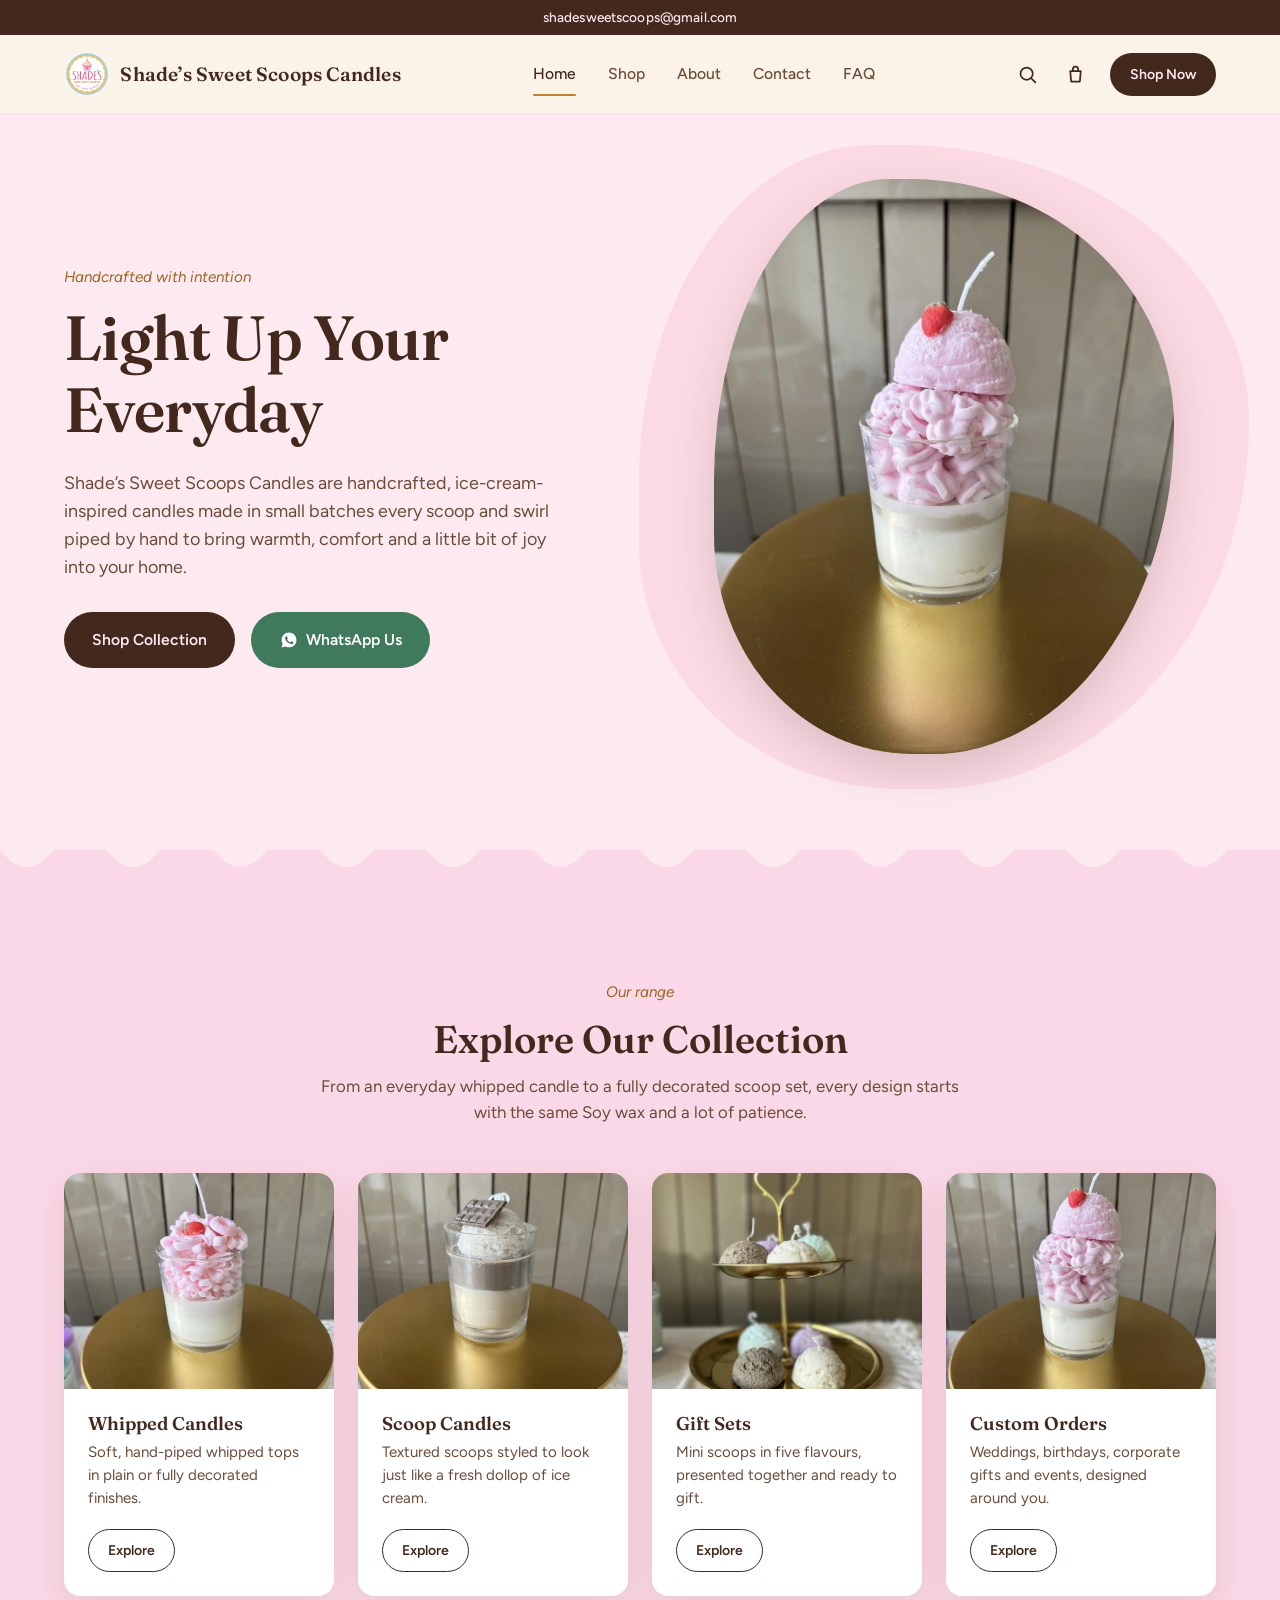
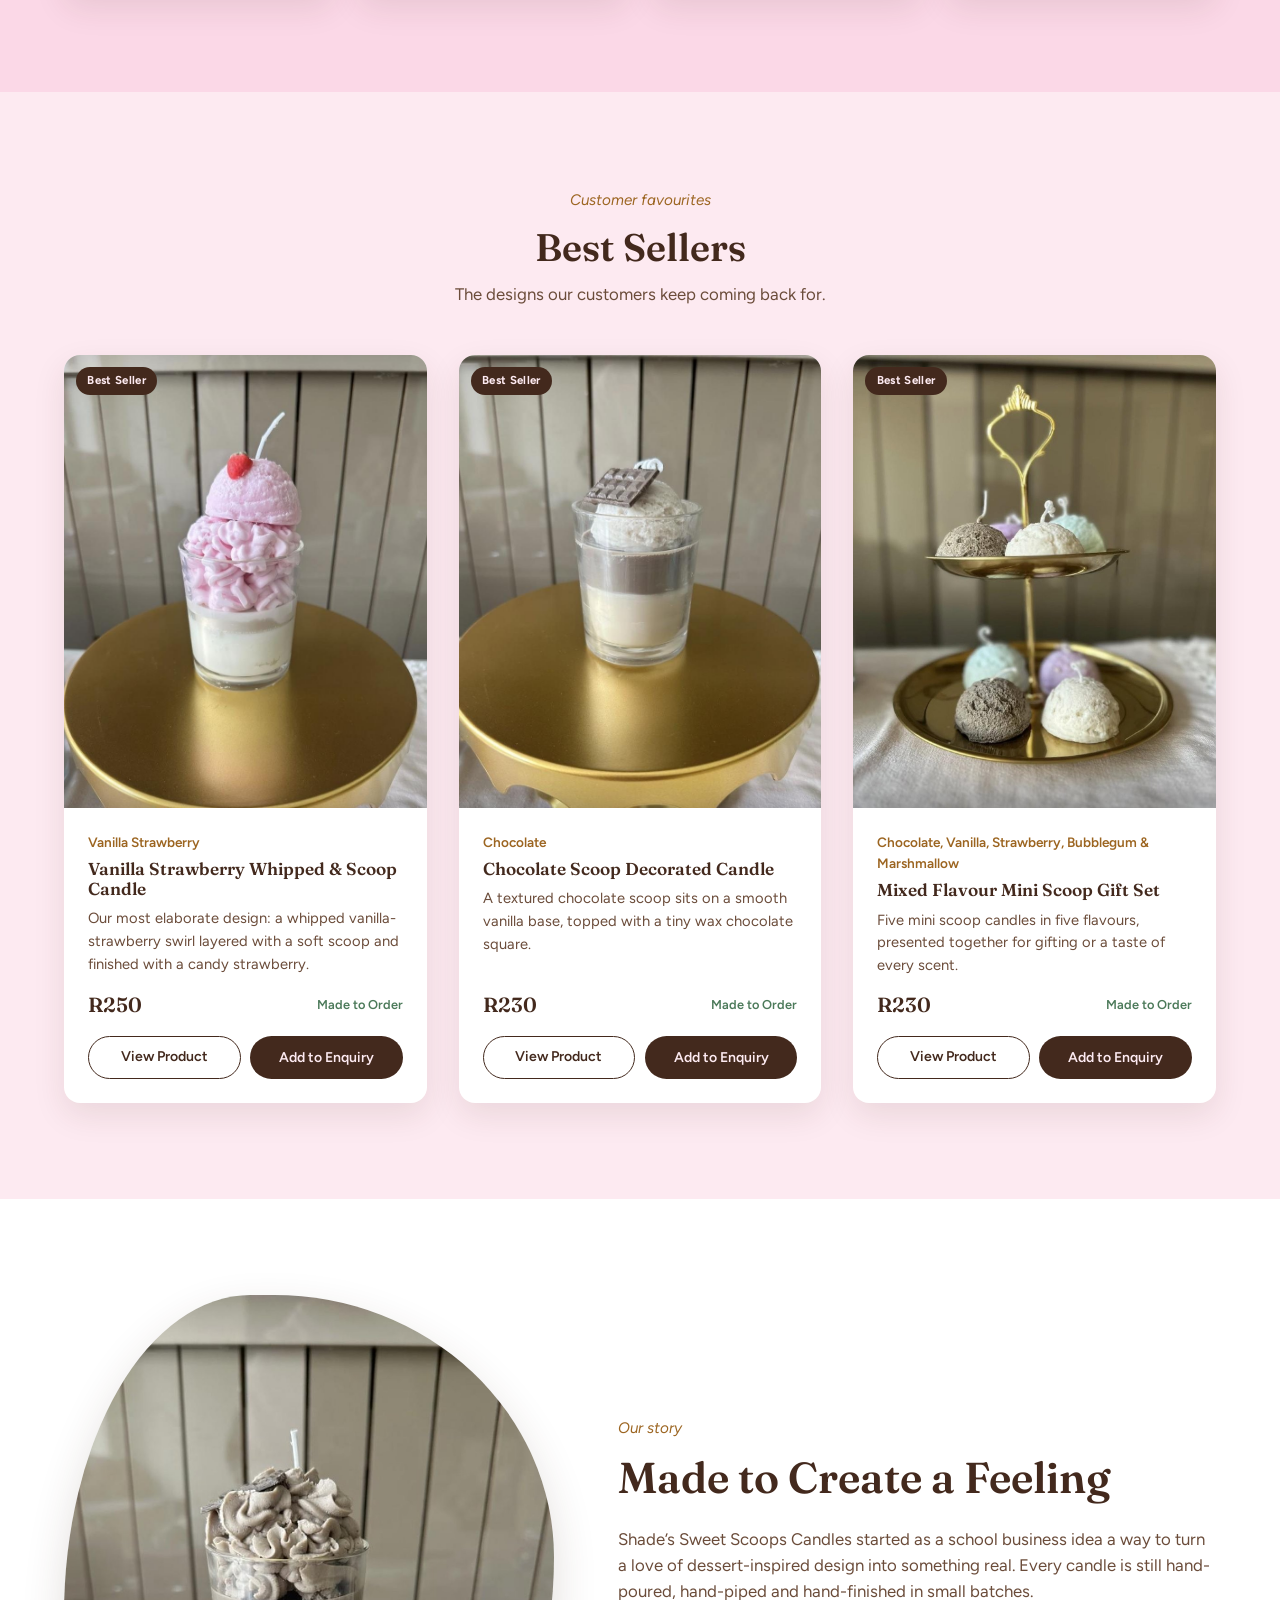
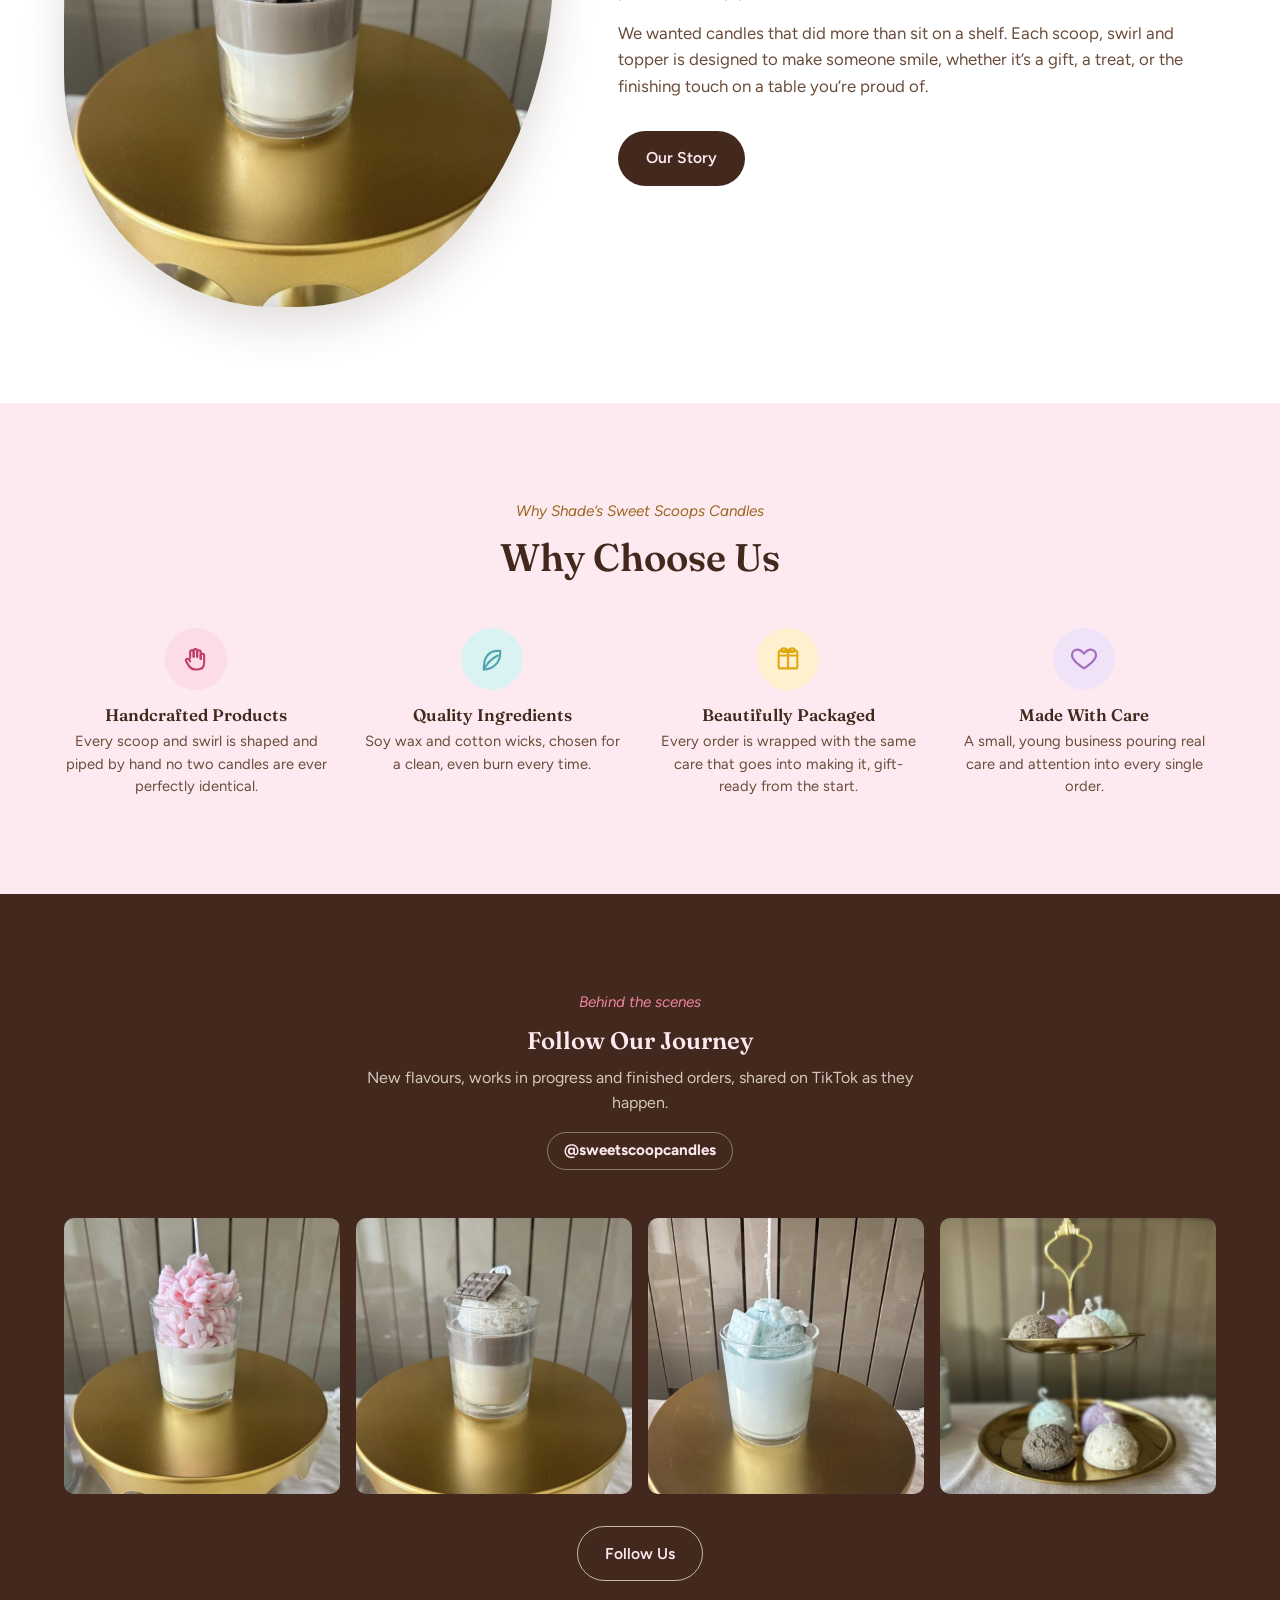
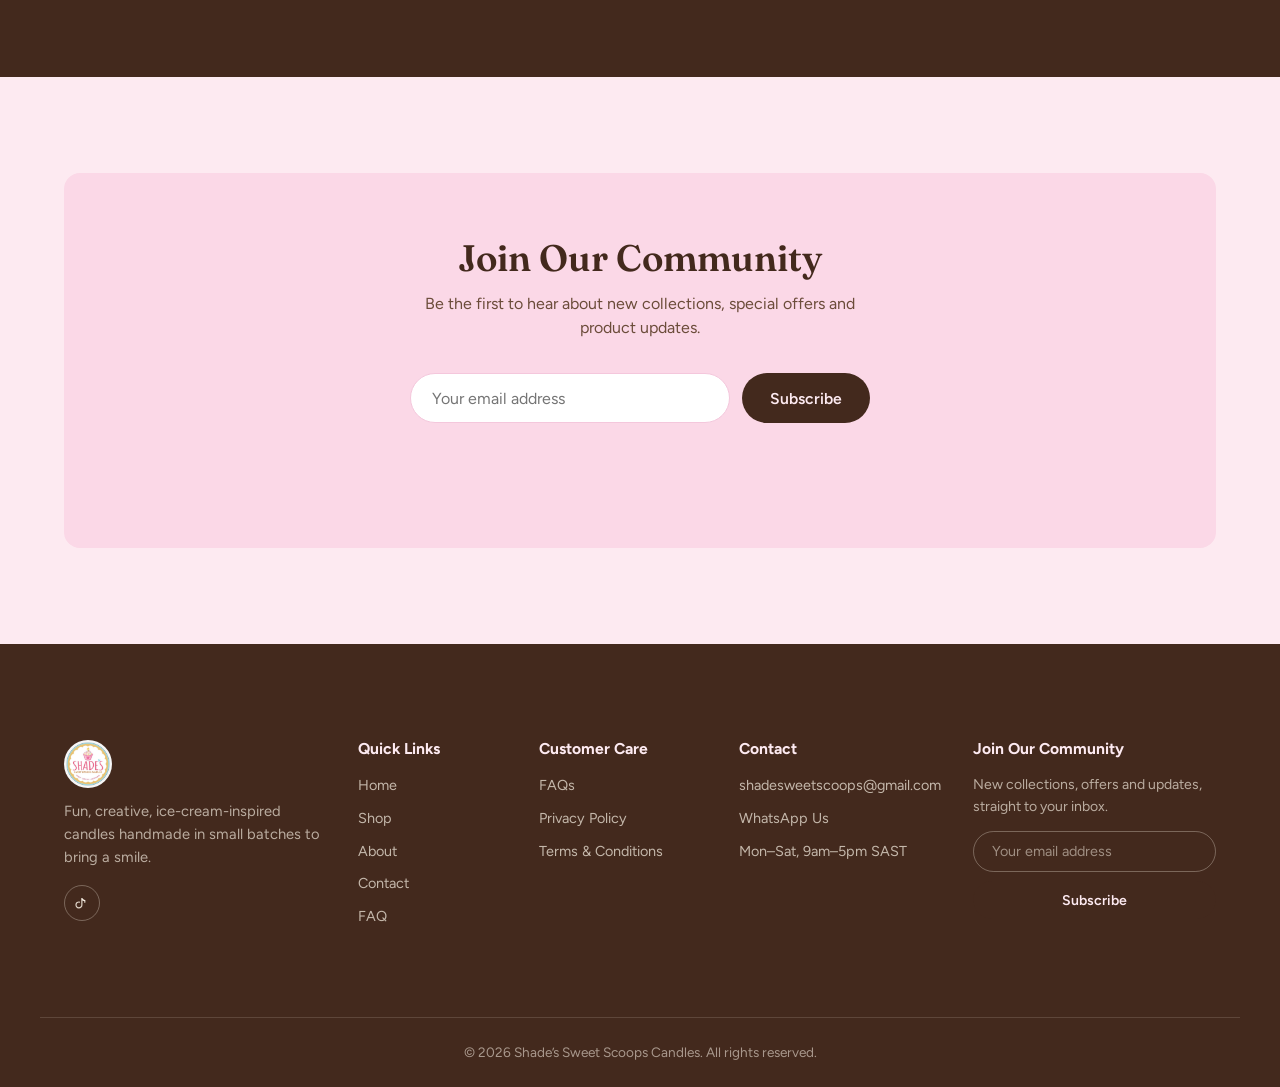
==== commit d898ce1f: "Add files via upload" ====
--- a/index.html
+++ b/index.html
@@ -3,19 +3,19 @@
 <head>
 <meta charset="UTF-8">
 <meta name="viewport" content="width=device-width, initial-scale=1.0">
-<title>Shade's Sweet Scoops Candles — Handcrafted Ice-Cream Inspired Candles</title>
-<meta name="description" content="Handcrafted, ice-cream-inspired scoop and whipped candles made in small batches. Browse the collection and order via WhatsApp or email — no online payment needed.">
+<title>Shade's Sweet Scoops Candles Handcrafted Ice-Cream Inspired Candles</title>
+<meta name="description" content="Handcrafted, ice-cream-inspired scoop and whipped candles made in small batches. Browse the collection and order via WhatsApp or email. No online payment needed.">
 <link rel="canonical" href="https://sweetscoopcandles.co.za/" id="canonicalLink">
 <meta property="og:type" content="website">
 <meta property="og:site_name" content="Shade's Sweet Scoops Candles">
-<meta property="og:title" content="Shade's Sweet Scoops Candles — Handcrafted Ice-Cream Inspired Candles" id="ogTitle">
-<meta property="og:description" content="Handcrafted, ice-cream-inspired scoop and whipped candles made in small batches. Browse the collection and order via WhatsApp or email — no online payment needed." id="ogDescription">
+<meta property="og:title" content="Shade's Sweet Scoops Candles Handcrafted Ice-Cream Inspired Candles" id="ogTitle">
+<meta property="og:description" content="Handcrafted, ice-cream-inspired scoop and whipped candles made in small batches. Browse the collection and order via WhatsApp or email. No online payment needed." id="ogDescription">
 <meta property="og:image" content="https://sweetscoopcandles.co.za/images/lifestyle/hero-whipped-scoop.jpg" id="ogImage">
 <meta property="og:url" content="https://sweetscoopcandles.co.za/" id="ogUrl">
 <meta property="og:locale" content="en_ZA">
 <meta name="twitter:card" content="summary_large_image">
-<meta name="twitter:title" content="Shade's Sweet Scoops Candles — Handcrafted Ice-Cream Inspired Candles" id="twitterTitle">
-<meta name="twitter:description" content="Handcrafted, ice-cream-inspired scoop and whipped candles made in small batches. Browse the collection and order via WhatsApp or email — no online payment needed." id="twitterDescription">
+<meta name="twitter:title" content="Shade's Sweet Scoops Candles Handcrafted Ice-Cream Inspired Candles" id="twitterTitle">
+<meta name="twitter:description" content="Handcrafted, ice-cream-inspired scoop and whipped candles made in small batches. Browse the collection and order via WhatsApp or email. No online payment needed." id="twitterDescription">
 <meta name="twitter:image" content="https://sweetscoopcandles.co.za/images/lifestyle/hero-whipped-scoop.jpg" id="twitterImage">
 <link rel="icon" href="images/logo.jpg">
 <link rel="stylesheet" href="css/style.css">
@@ -51,7 +51,7 @@
   <div class="container header-inner">
     <a href="index.html" class="brand">
       <img src="images/logo.jpg" alt="Shade's Sweet Scoops Candles logo" class="brand-logo" width="46" height="46">
-      <span class="brand-name">Shade&rsquo;s Sweet Scoops</span>
+      <span class="brand-name">Shade&rsquo;s Sweet Scoops Candles</span>
     </a>
     <nav class="main-nav" aria-label="Primary">
       <a href="index.html" class="nav-link" data-nav="home">Home</a>
@@ -125,7 +125,7 @@
       <div class="section-head centered">
         <span class="eyebrow">Our range</span>
         <h2>Explore Our Collection</h2>
-        <p>From an everyday whipped candle to a fully decorated scoop set, every design starts with the same soy wax blend and a lot of patience.</p>
+        <p>From an everyday whipped candle to a fully decorated scoop set, every design starts with the same Soy wax and a lot of patience.</p>
       </div>
       <div class="collection-grid">
         <article class="collection-card">
@@ -172,7 +172,7 @@
         <p>The designs our customers keep coming back for.</p>
       </div>
       <div class="product-grid" id="bestSellersGrid">
-        <!-- Rendered by js/main.js — renderBestSellers() -->
+        <!-- Rendered by js/main.js renderBestSellers() -->
       </div>
     </div>
   </section>
@@ -195,7 +195,7 @@
   <section>
     <div class="container">
       <div class="section-head centered">
-        <span class="eyebrow">Why Shade&rsquo;s Sweet Scoops</span>
+        <span class="eyebrow">Why Shade&rsquo;s Sweet Scoops Candles</span>
         <h2>Why Choose Us</h2>
       </div>
       <div class="benefits-grid">
@@ -207,7 +207,7 @@
         <div class="benefit">
           <div class="benefit-icon"><svg viewBox="0 0 24 24" fill="none" stroke="currentColor" stroke-width="1.8" stroke-linecap="round" stroke-linejoin="round"><path d="M5 21c8 0 14-6 14-14V5h-2C9 5 5 11 5 19v2Z"/><path d="M5 21c3-6 6-9 12-12"/></svg></div>
           <h3>Quality Ingredients</h3>
-          <p>A soy wax blend and cotton wicks, chosen for a clean, even burn every time.</p>
+          <p>Soy wax and cotton wicks, chosen for a clean, even burn every time.</p>
         </div>
         <div class="benefit">
           <div class="benefit-icon"><svg viewBox="0 0 24 24" fill="none" stroke="currentColor" stroke-width="1.8" stroke-linecap="round" stroke-linejoin="round"><rect x="4" y="9" width="16" height="11" rx="1"/><path d="M4 9V6a1 1 0 0 1 1-1h14a1 1 0 0 1 1 1v3"/><path d="M12 5v15"/><path d="M12 5c-1.2-2-4-3-5.5-1.6C5.1 4.5 6 6 8 6h4Z"/><path d="M12 5c1.2-2 4-3 5.5-1.6C18.9 4.5 18 6 16 6h-4Z"/></svg></div>
@@ -228,7 +228,7 @@
       <div class="social-head">
         <span class="eyebrow">Behind the scenes</span>
         <h2>Follow Our Journey</h2>
-        <p>New flavours, works in progress and finished orders — shared on TikTok as they happen.</p>
+        <p>New flavours, works in progress and finished orders, shared on TikTok as they happen.</p>
         <span class="social-handle" data-tiktok-handle>@sweetscoopcandles</span>
       </div>
       <div class="social-gallery">
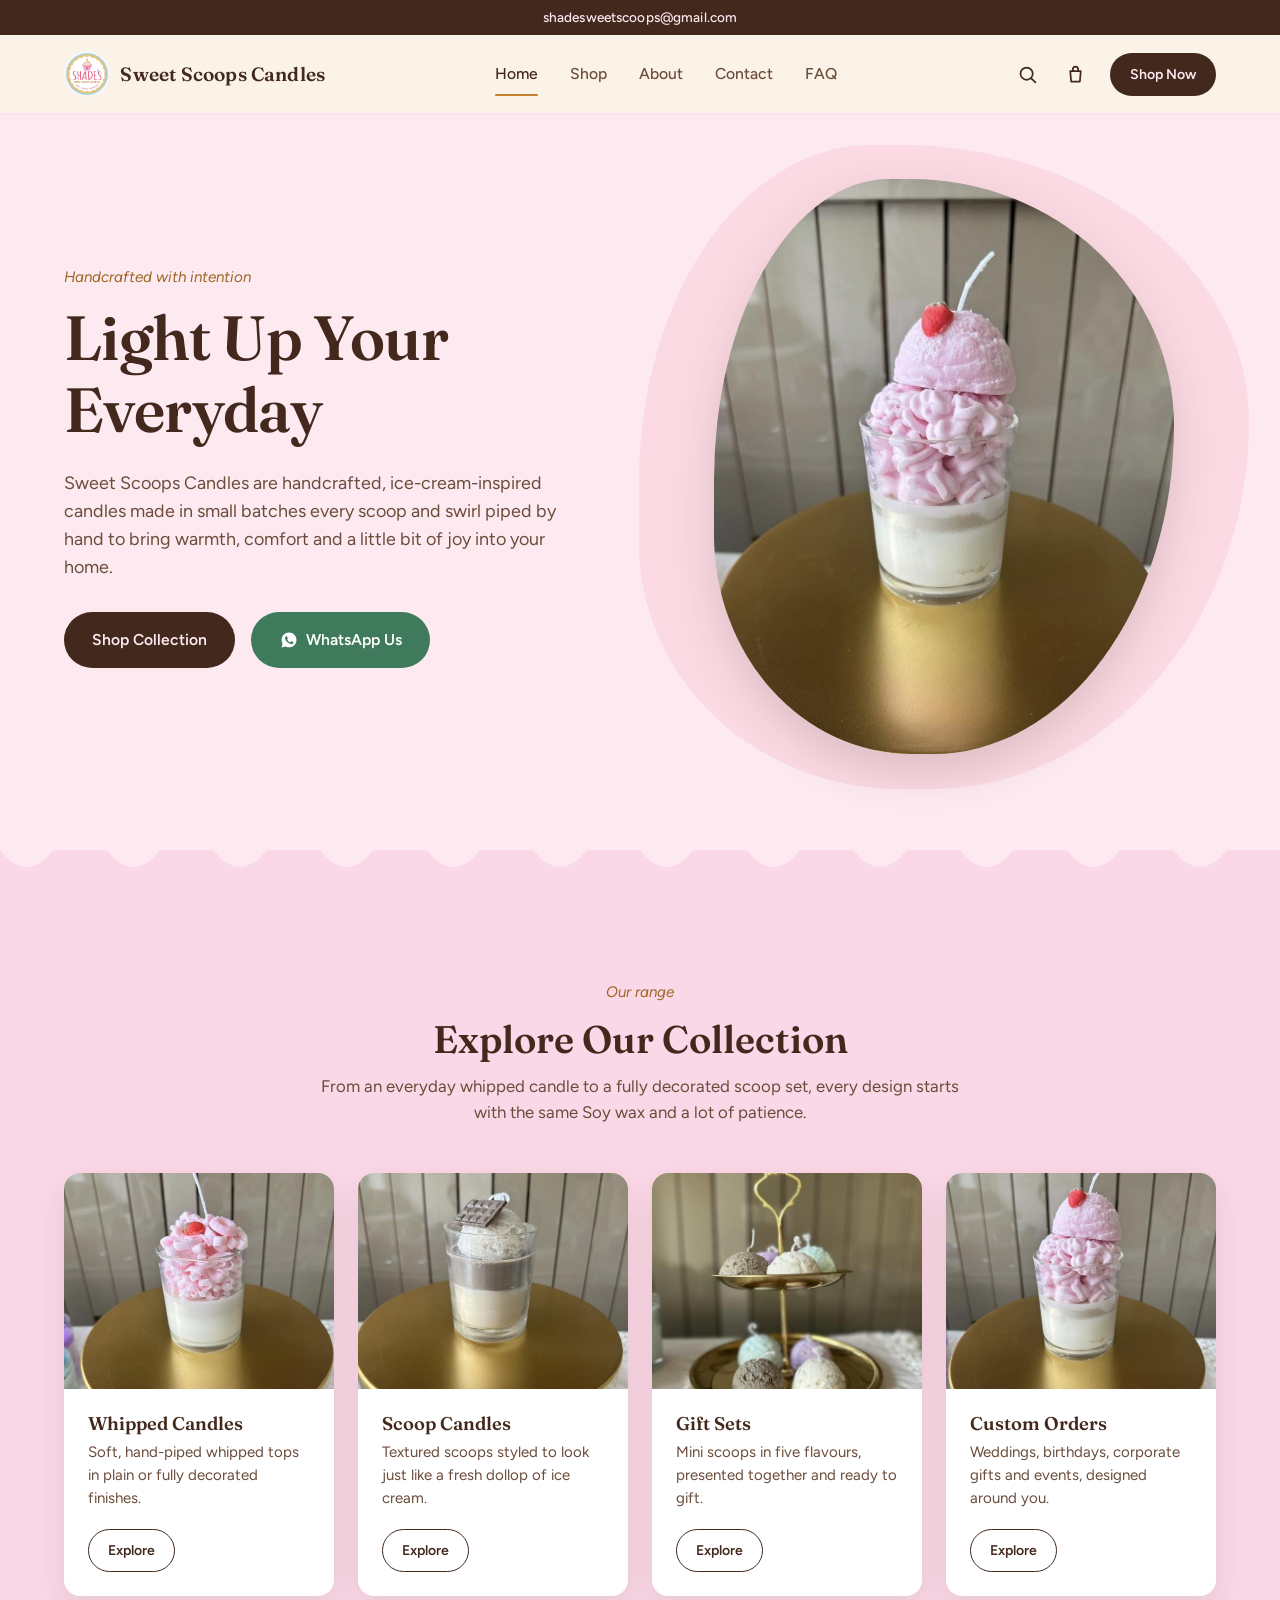
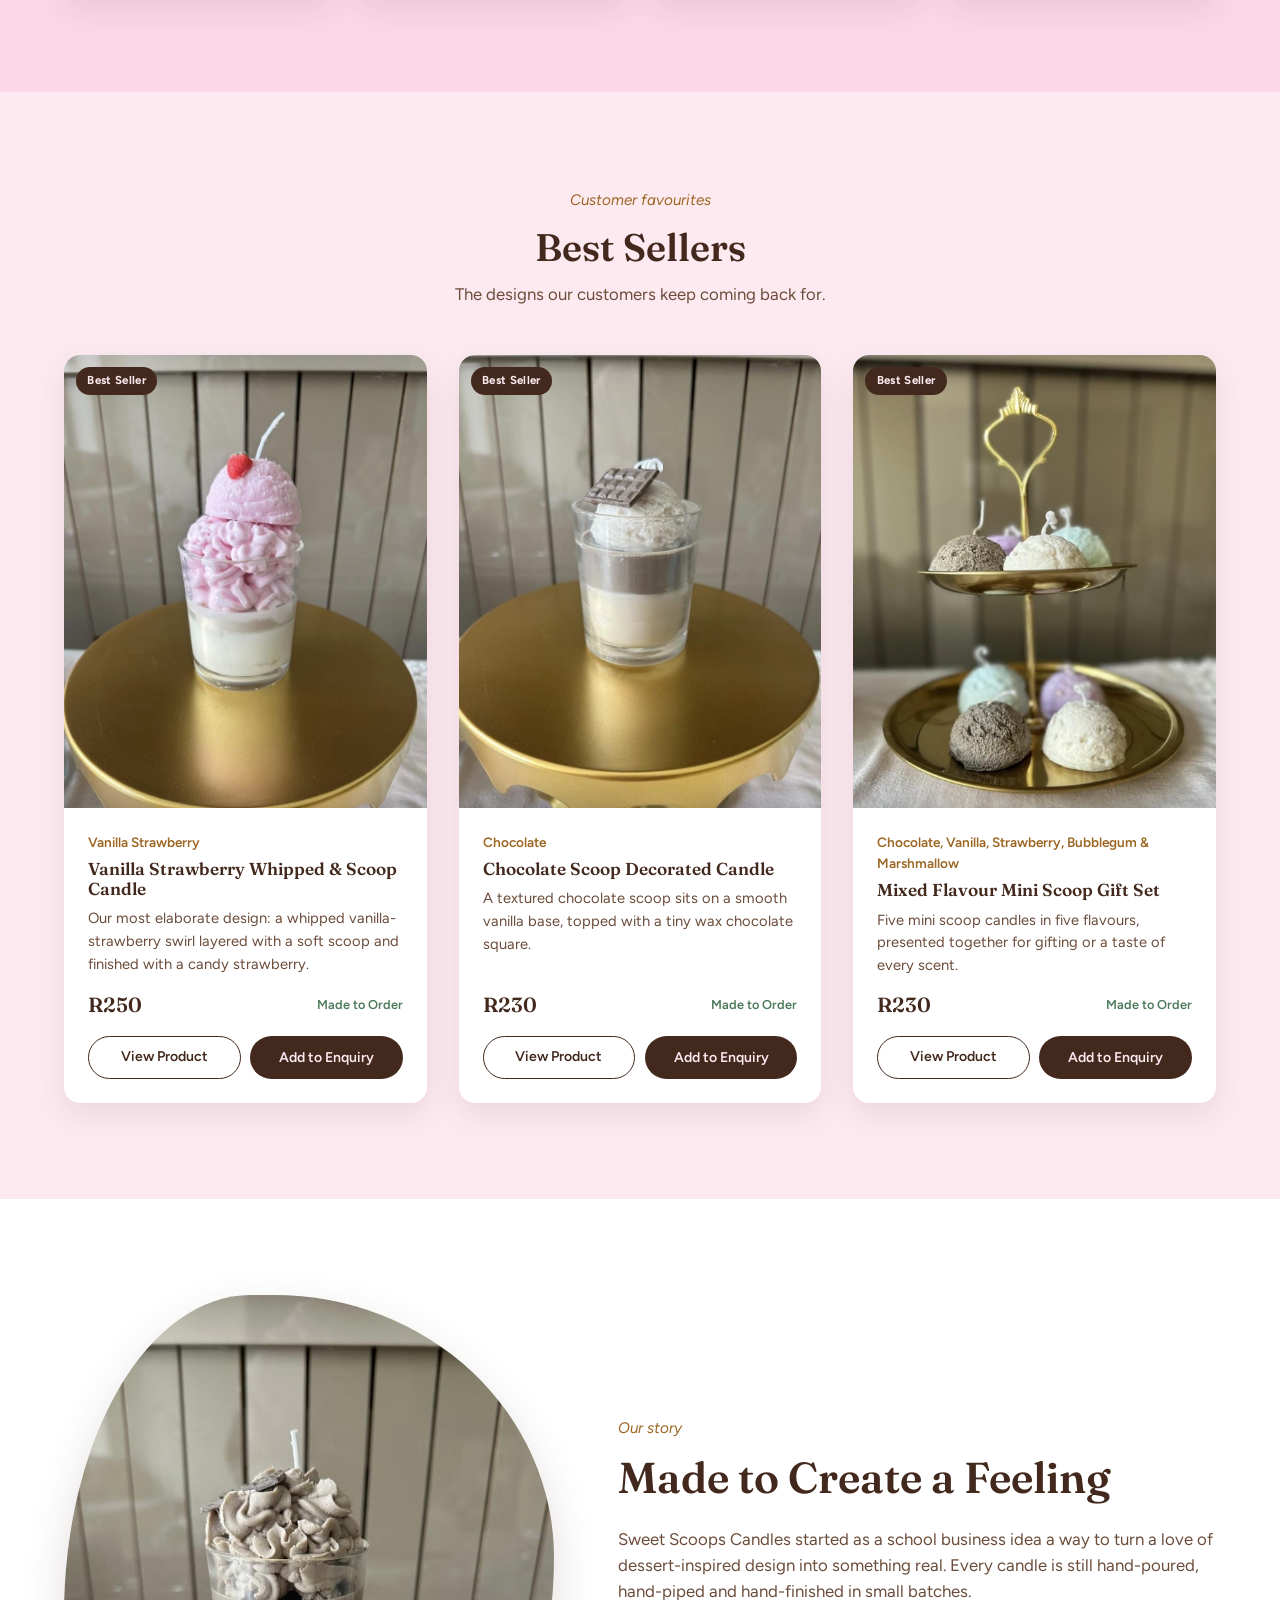
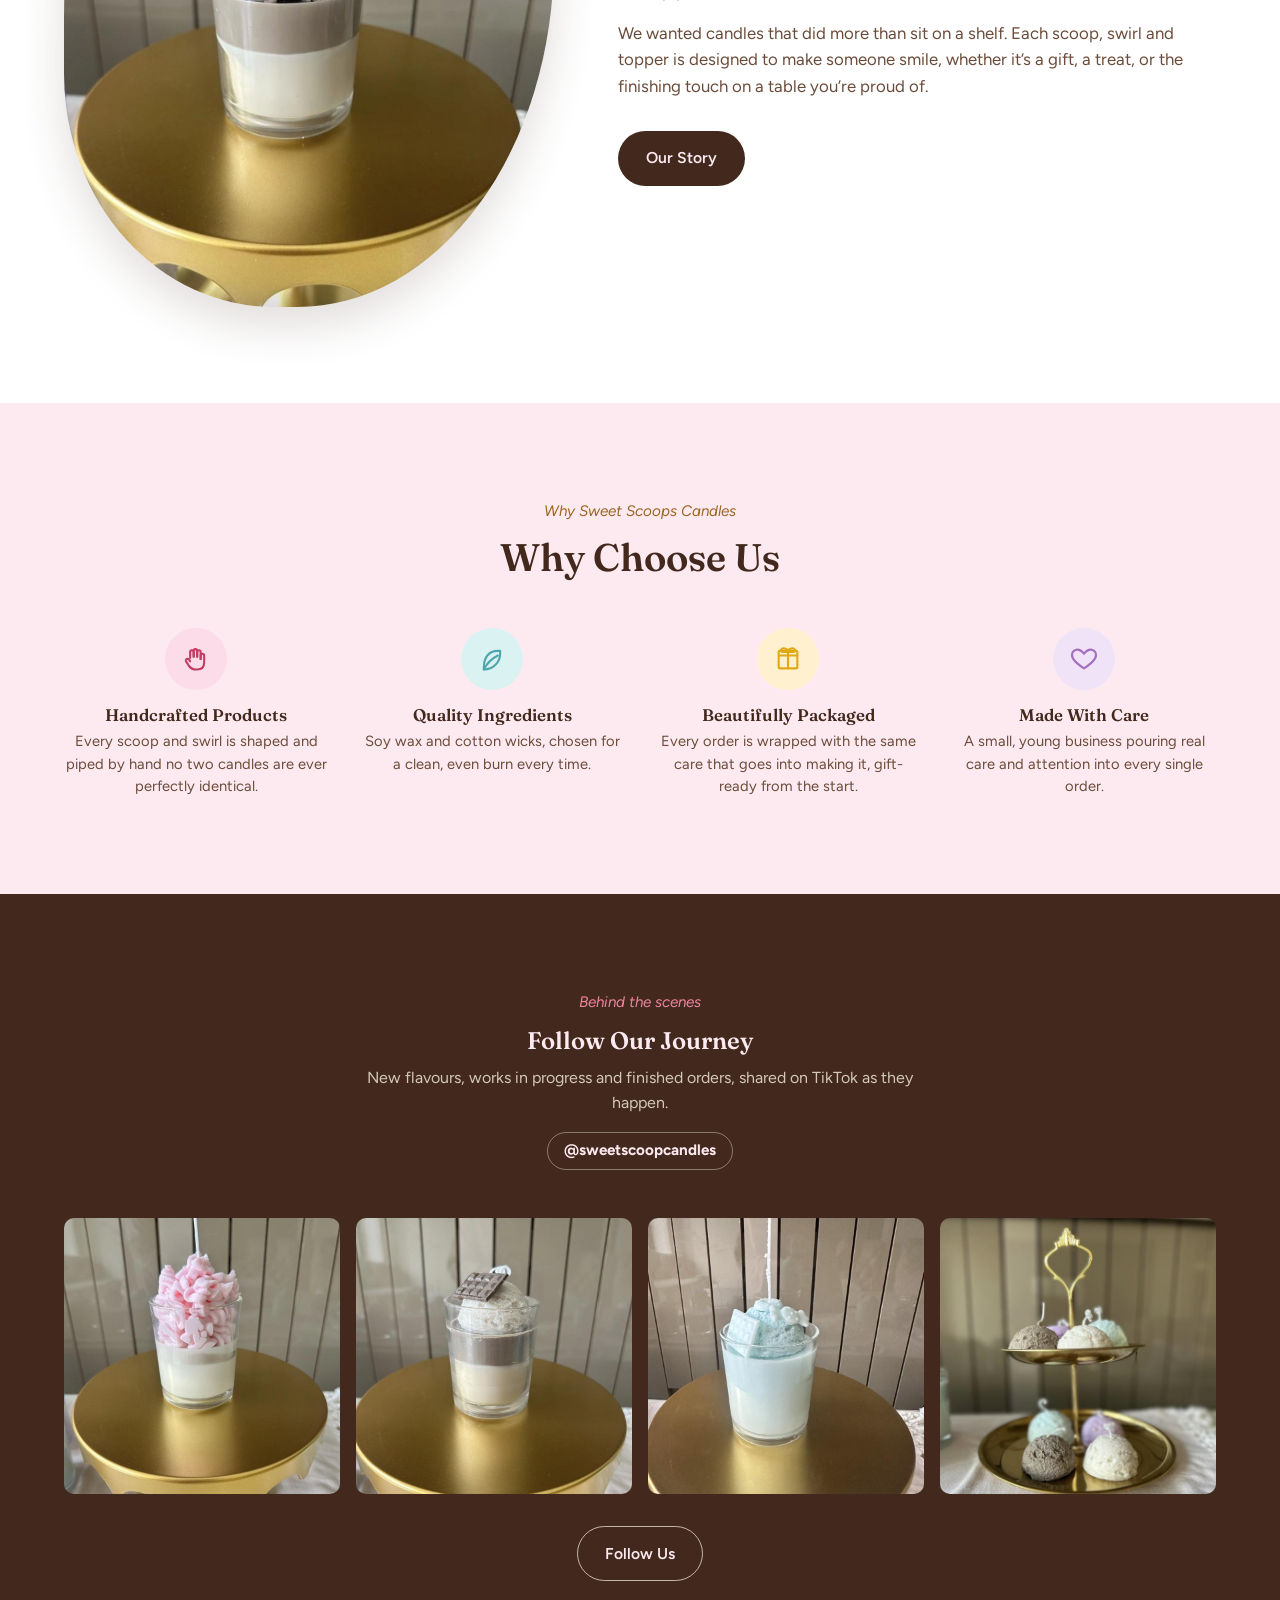
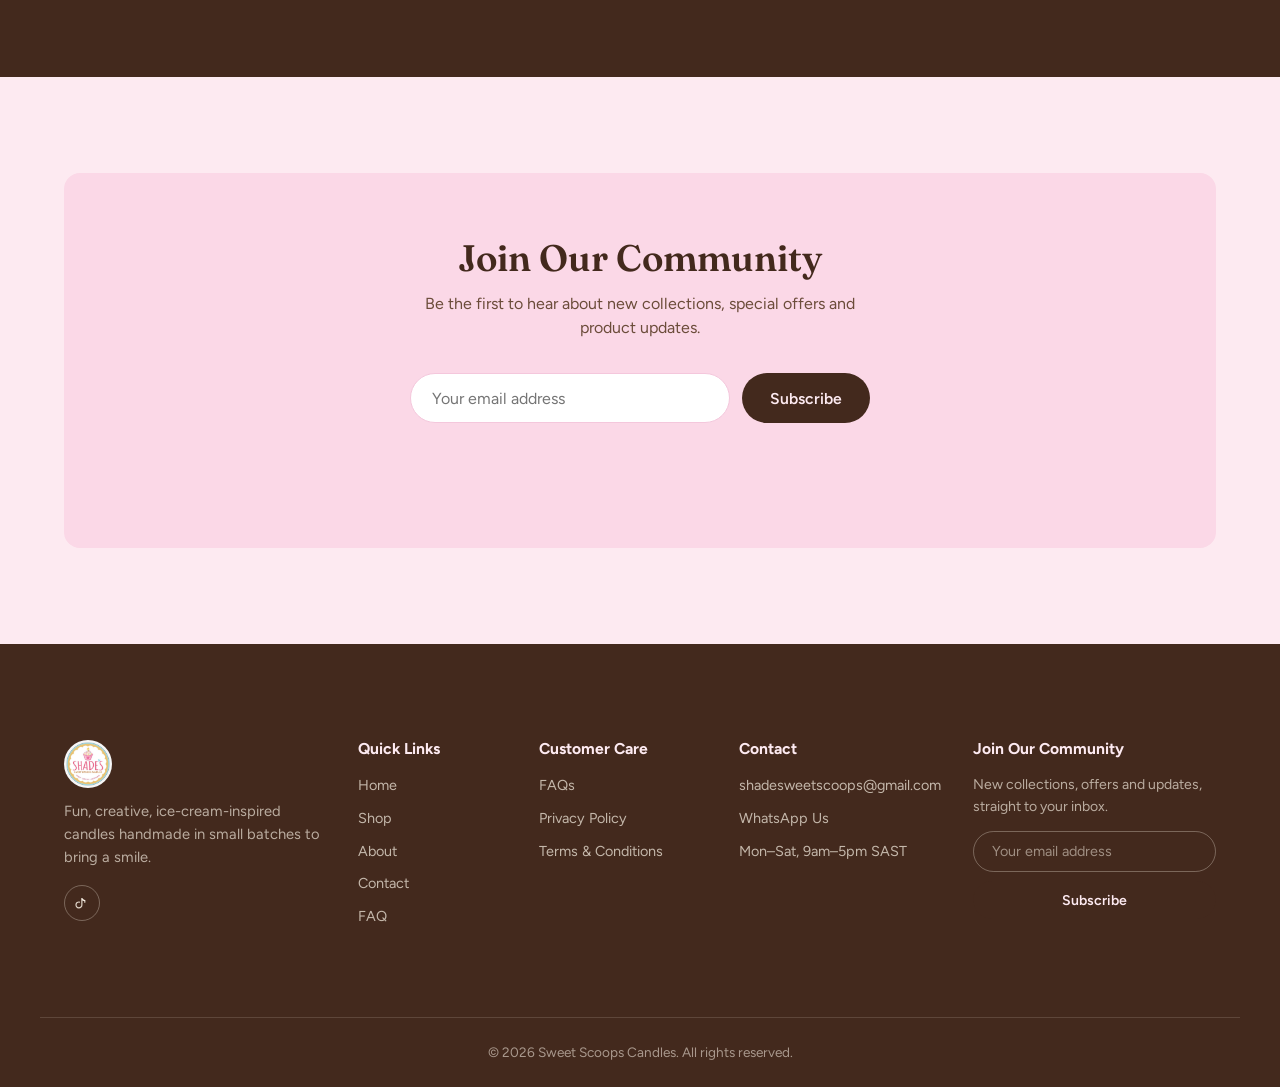
==== commit 8125bcd9: "Add files via upload" ====
--- a/index.html
+++ b/index.html
@@ -3,18 +3,18 @@
 <head>
 <meta charset="UTF-8">
 <meta name="viewport" content="width=device-width, initial-scale=1.0">
-<title>Shade's Sweet Scoops Candles Handcrafted Ice-Cream Inspired Candles</title>
+<title>Sweet Scoops Candles Handcrafted Ice-Cream Inspired Candles</title>
 <meta name="description" content="Handcrafted, ice-cream-inspired scoop and whipped candles made in small batches. Browse the collection and order via WhatsApp or email. No online payment needed.">
 <link rel="canonical" href="https://sweetscoopcandles.co.za/" id="canonicalLink">
 <meta property="og:type" content="website">
-<meta property="og:site_name" content="Shade's Sweet Scoops Candles">
-<meta property="og:title" content="Shade's Sweet Scoops Candles Handcrafted Ice-Cream Inspired Candles" id="ogTitle">
+<meta property="og:site_name" content="Sweet Scoops Candles">
+<meta property="og:title" content="Sweet Scoops Candles Handcrafted Ice-Cream Inspired Candles" id="ogTitle">
 <meta property="og:description" content="Handcrafted, ice-cream-inspired scoop and whipped candles made in small batches. Browse the collection and order via WhatsApp or email. No online payment needed." id="ogDescription">
 <meta property="og:image" content="https://sweetscoopcandles.co.za/images/lifestyle/hero-whipped-scoop.jpg" id="ogImage">
 <meta property="og:url" content="https://sweetscoopcandles.co.za/" id="ogUrl">
 <meta property="og:locale" content="en_ZA">
 <meta name="twitter:card" content="summary_large_image">
-<meta name="twitter:title" content="Shade's Sweet Scoops Candles Handcrafted Ice-Cream Inspired Candles" id="twitterTitle">
+<meta name="twitter:title" content="Sweet Scoops Candles Handcrafted Ice-Cream Inspired Candles" id="twitterTitle">
 <meta name="twitter:description" content="Handcrafted, ice-cream-inspired scoop and whipped candles made in small batches. Browse the collection and order via WhatsApp or email. No online payment needed." id="twitterDescription">
 <meta name="twitter:image" content="https://sweetscoopcandles.co.za/images/lifestyle/hero-whipped-scoop.jpg" id="twitterImage">
 <link rel="icon" href="images/logo.jpg">
@@ -24,7 +24,7 @@
   "@context": "https://schema.org",
   "@type": "LocalBusiness",
   "@id": "https://sweetscoopcandles.co.za/#business",
-  "name": "Shade's Sweet Scoops Candles",
+  "name": "Sweet Scoops Candles",
   "description": "Handcrafted, ice-cream-inspired scoop and whipped candles made in small batches in South Africa.",
   "url": "https://sweetscoopcandles.co.za/",
   "email": "shadesweetscoops@gmail.com",
@@ -50,8 +50,8 @@
   </div>
   <div class="container header-inner">
     <a href="index.html" class="brand">
-      <img src="images/logo.jpg" alt="Shade's Sweet Scoops Candles logo" class="brand-logo" width="46" height="46">
-      <span class="brand-name">Shade&rsquo;s Sweet Scoops Candles</span>
+      <img src="images/logo.jpg" alt="Sweet Scoops Candles logo" class="brand-logo" width="46" height="46">
+      <span class="brand-name">Sweet Scoops Candles</span>
     </a>
     <nav class="main-nav" aria-label="Primary">
       <a href="index.html" class="nav-link" data-nav="home">Home</a>
@@ -101,7 +101,7 @@
       <div class="hero-copy">
         <span class="eyebrow">Handcrafted with intention</span>
         <h1>Light Up Your Everyday</h1>
-        <p>Shade&rsquo;s Sweet Scoops Candles are handcrafted, ice-cream-inspired candles made in small batches every scoop and swirl piped by hand to bring warmth, comfort and a little bit of joy into your home.</p>
+        <p>Sweet Scoops Candles are handcrafted, ice-cream-inspired candles made in small batches every scoop and swirl piped by hand to bring warmth, comfort and a little bit of joy into your home.</p>
         <div class="hero-actions">
           <a href="shop.html" class="btn btn-primary">Shop Collection</a>
           <a href="#" class="btn btn-whatsapp" data-whatsapp-link data-whatsapp-message="Hi! I'd love to find out more about your candles.">
@@ -185,7 +185,7 @@
       <div class="editorial-copy">
         <span class="eyebrow">Our story</span>
         <h2>Made to Create a Feeling</h2>
-        <p>Shade&rsquo;s Sweet Scoops Candles started as a school business idea a way to turn a love of dessert-inspired design into something real. Every candle is still hand-poured, hand-piped and hand-finished in small batches.</p>
+        <p>Sweet Scoops Candles started as a school business idea a way to turn a love of dessert-inspired design into something real. Every candle is still hand-poured, hand-piped and hand-finished in small batches.</p>
         <p>We wanted candles that did more than sit on a shelf. Each scoop, swirl and topper is designed to make someone smile, whether it&rsquo;s a gift, a treat, or the finishing touch on a table you&rsquo;re proud of.</p>
         <a href="about.html" class="btn btn-primary">Our Story</a>
       </div>
@@ -195,7 +195,7 @@
   <section>
     <div class="container">
       <div class="section-head centered">
-        <span class="eyebrow">Why Shade&rsquo;s Sweet Scoops Candles</span>
+        <span class="eyebrow">Why Sweet Scoops Candles</span>
         <h2>Why Choose Us</h2>
       </div>
       <div class="benefits-grid">
@@ -260,7 +260,7 @@
 <footer class="site-footer">
   <div class="container footer-grid">
     <div class="footer-brand">
-      <img src="images/logo.jpg" alt="Shade's Sweet Scoops Candles logo" class="footer-logo" width="48" height="48">
+      <img src="images/logo.jpg" alt="Sweet Scoops Candles logo" class="footer-logo" width="48" height="48">
       <p>Fun, creative, ice-cream-inspired candles handmade in small batches to bring a smile.</p>
       <div class="social-links">
         <a href="#" aria-label="TikTok" data-tiktok-link>
@@ -299,7 +299,7 @@
     </div>
   </div>
   <div class="footer-bottom container">
-    <p>&copy; <span id="footerYear">2026</span> Shade&rsquo;s Sweet Scoops Candles. All rights reserved.</p>
+    <p>&copy; <span id="footerYear">2026</span> Sweet Scoops Candles. All rights reserved.</p>
   </div>
 </footer>
 
--- a/css/style.css
+++ b/css/style.css
@@ -1,5 +1,5 @@
 /* =================================================================
-   Shade's Sweet Scoops Candles — Stylesheet
+   Sweet Scoops Candles — Stylesheet
    Type: Fraunces (display/headings) + Figtree (body/UI)
    ================================================================= */
 
